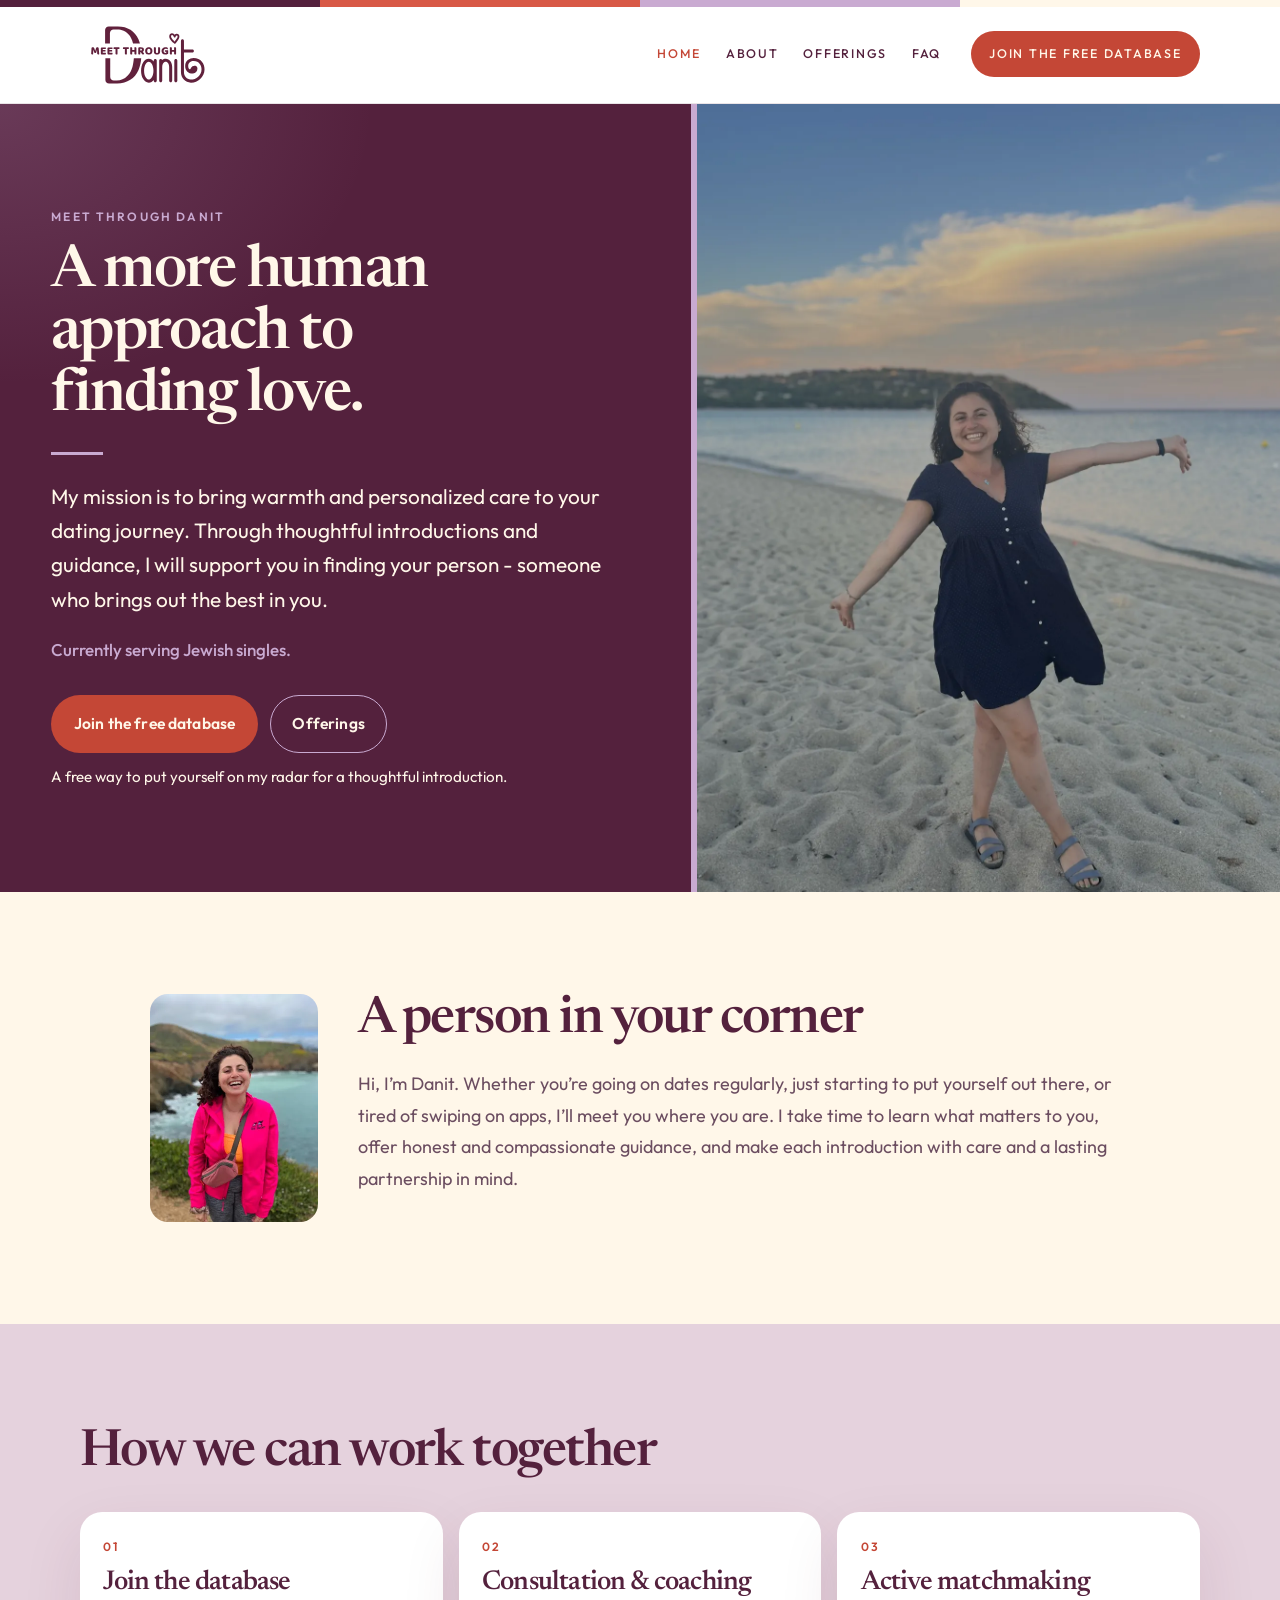
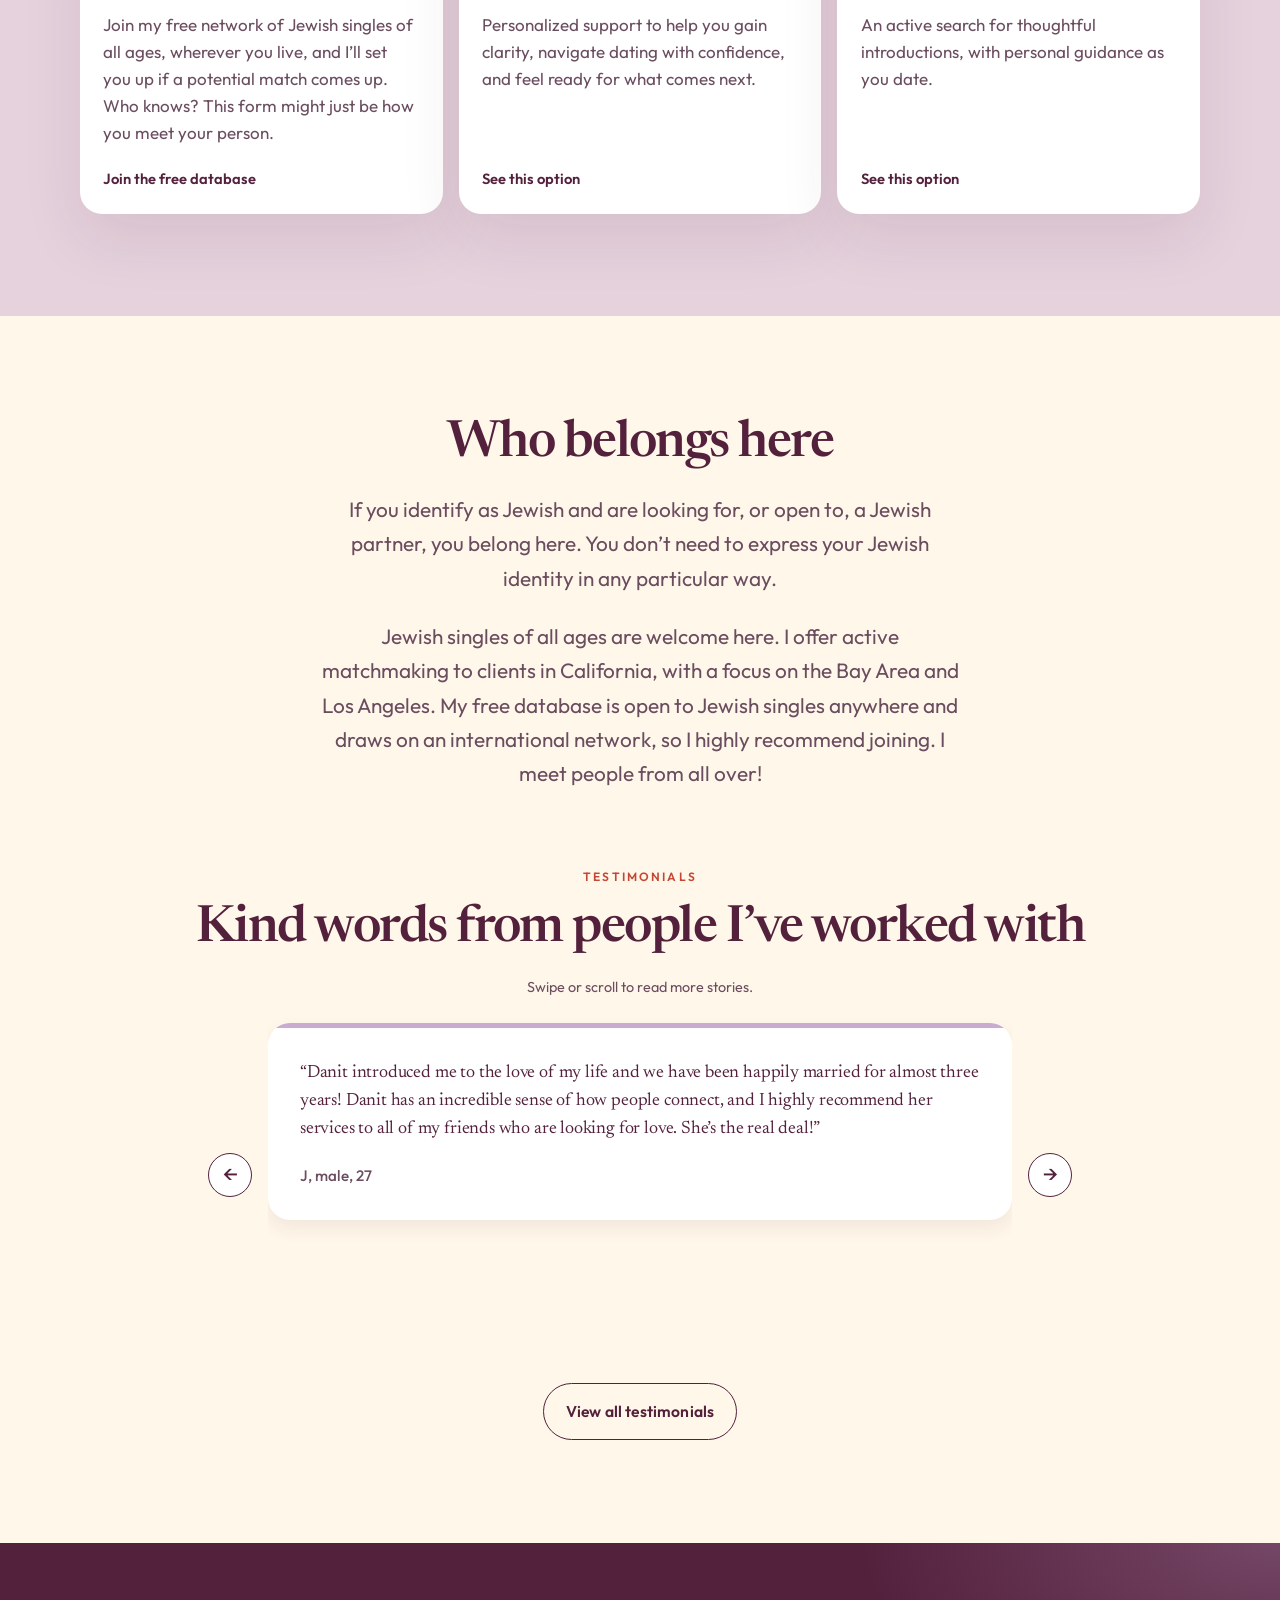
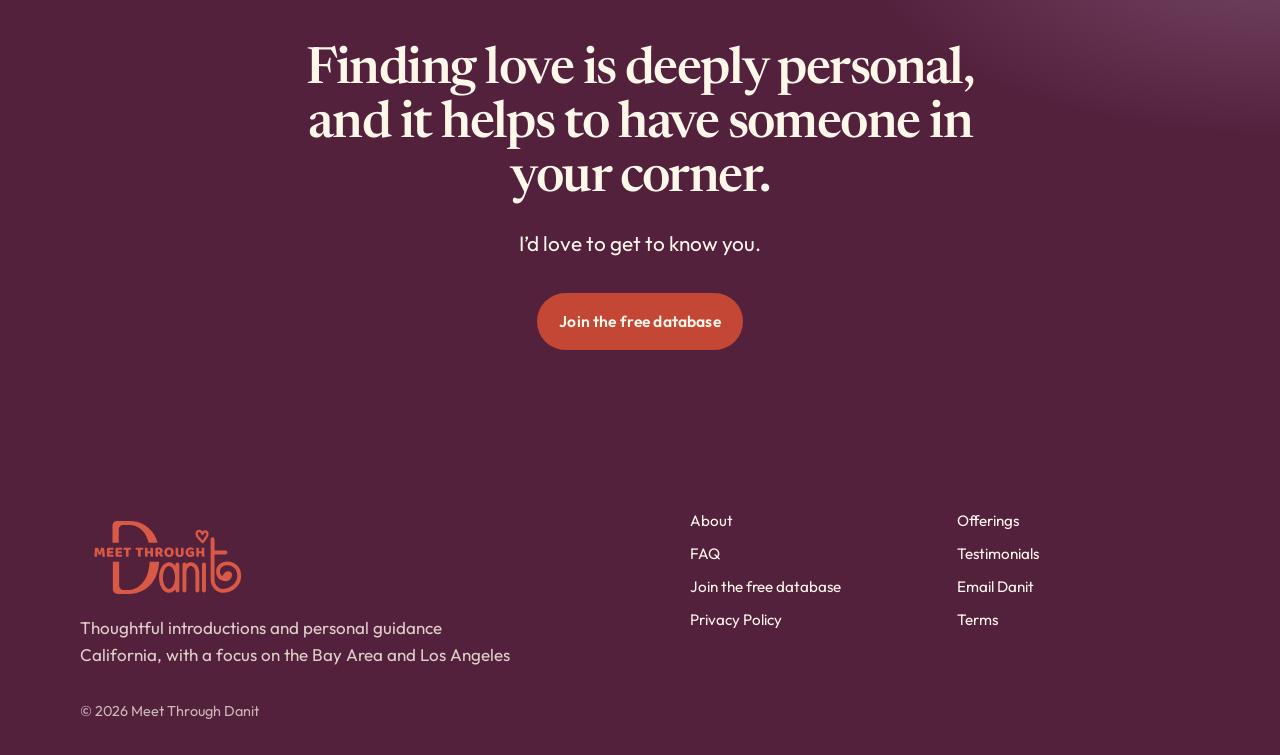
==== index.html @ 3d43e54e "Optimize images: WebP solo shot, smaller about photo, dimensions, lazy loading Co-Authored-By: Claud" ====
<!DOCTYPE html>
<html lang="en">
<head>
  <meta charset="utf-8">
  <meta name="viewport" content="width=device-width, initial-scale=1">
  <title>Meet Through Danit | Jewish Matchmaking &amp; Dating Coaching in California</title>
  <meta name="description" content="Thoughtful Jewish matchmaking with warmth, personalized care, introductions, and guidance from Danit.">
  <meta name="theme-color" content="#54213D">
  <link rel="canonical" href="https://meetthroughdanit.com/">
  <meta property="og:title" content="Meet Through Danit | Jewish Matchmaking &amp; Dating Coaching in California">
  <meta property="og:description" content="Thoughtful Jewish matchmaking with warmth, personalized care, introductions, and guidance from Danit.">
  <meta property="og:url" content="https://meetthroughdanit.com/">
  <meta property="og:type" content="website">
  <meta property="og:image" content="https://meetthroughdanit.com/og-image.jpg">
  <meta name="twitter:card" content="summary_large_image">
  <script type="application/ld+json">
  {
    "@context": "https://schema.org",
    "@type": "ProfessionalService",
    "name": "Meet Through Danit",
    "url": "https://meetthroughdanit.com/",
    "email": "danit@meetthroughdanit.com",
    "areaServed": {"@type": "State", "name": "California"},
    "description": "Thoughtful Jewish matchmaking with warmth, personalized care, introductions, and guidance from Danit."
  }
  </script>
  <link rel="icon" href="favicon.svg" type="image/svg+xml">
  <link rel="preconnect" href="https://fonts.googleapis.com">
  <link rel="preconnect" href="https://fonts.gstatic.com" crossorigin>
  <link href="https://fonts.googleapis.com/css2?family=Newsreader:opsz,wght@6..72,400;6..72,500;6..72,600&family=Outfit:wght@300;400;500;600&display=swap" rel="stylesheet">
  <link rel="stylesheet" href="css/styles.css">
  <link rel="stylesheet" href="css/testimonials.css">
  <link rel="stylesheet" href="css/database.css">
</head>
<body>
  <a class="skip-link" href="#main">Skip to content</a>
  <header class="site-header">
    <div class="brand-bar" aria-hidden="true"></div>
    <div class="wrap header-inner">
      <a class="logo" href="index.html" aria-label="Meet Through Danit home"><img src="logo-burgundy.svg" alt="" width="450" height="250"></a>
      <button class="nav-toggle" type="button" aria-expanded="false" aria-controls="site-nav" aria-label="Menu">
        <span></span>
      </button>
      <nav id="site-nav" class="site-nav" aria-label="Primary">
        <a href="index.html" aria-current="page">Home</a>
        <a href="about.html">About</a>
        <a href="services.html">Offerings</a>
        <a href="faq.html">FAQ</a>
        <a class="nav-cta" href="https://airtable.com/appZC34FWLhTvPwVi/pag2e944d42wKajmj/form" target="_blank" rel="noopener noreferrer">Join the free database</a>
      </nav>
    </div>
  </header>

  <main id="main">
    <section class="hero">
      <div class="hero-copy">
        <p class="kicker">Meet Through Danit</p>
        <h1>A more human approach to finding love.</h1>
        <hr class="rule">
        <p class="lede">My mission is to bring warmth and personalized care to your dating journey. Through thoughtful introductions and guidance, I will support you in finding your person - someone who brings out the best in you. </p>
        <p class="hero-audience">Currently serving Jewish singles.</p>
        <div class="actions">
          <a class="btn" href="https://airtable.com/appZC34FWLhTvPwVi/pag2e944d42wKajmj/form" target="_blank" rel="noopener noreferrer">Join the free database</a>
          <a class="btn btn-outline" href="services.html">Offerings</a>
        </div>
        <p class="database-hero-note">A free way to put yourself on my radar for a thoughtful introduction.</p>
      </div>
      <div class="hero-photo">
        <img src="beach_photo.webp" alt="Danit smiling on the beach" width="1224" height="1654" fetchpriority="high">
      </div>
    </section>

    <section class="section">
      <div class="wrap corner">
        <img class="corner-photo" src="solo_shot.webp" alt="Danit smiling outdoors" width="336" height="455" loading="lazy">
        <div>
          <h2>A person in your corner</h2>
          <div class="prose">
            <p>Hi, I’m Danit. Whether you’re going on dates regularly, just starting to put yourself out there, or tired of swiping on apps, I’ll meet you where you are. I take time to learn what matters to you, offer honest and compassionate guidance, and make each introduction with care and a lasting partnership in mind.</p>
          </div>
        </div>
      </div>
    </section>

    <section class="section band">
      <div class="wrap">
        <h2>How we can work together</h2>
        <div class="path-grid">
          <a class="path-card" href="https://airtable.com/appZC34FWLhTvPwVi/pag2e944d42wKajmj/form">
            <span class="path-index">01</span>
            <h3>Join the database</h3>
            <p>Join my free network of Jewish singles of all ages, wherever you live, and I’ll set you up if a potential match comes up. Who knows? This form might just be how you meet your person.</p>
            <span class="path-more">Join the free database</span>
          </a>
          <a class="path-card" href="services.html#consultation">
            <span class="path-index">02</span>
            <h3>Consultation &amp; coaching</h3>
            <p>Personalized support to help you gain clarity, navigate dating with confidence, and feel ready for what comes next.</p>
            <span class="path-more">See this option</span>
          </a>
          <a class="path-card" href="services.html#active-matchmaking">
            <span class="path-index">03</span>
            <h3>Active matchmaking</h3>
            <p>An active search for thoughtful introductions, with personal guidance as you date.</p>
            <span class="path-more">See this option</span>
          </a>
        </div>
      </div>
    </section>

    <section class="section who-section">
      <div class="wrap wrap-narrow center-copy">
        <h2>Who belongs here</h2>
        <p class="lede">If you identify as Jewish and are looking for, or open to, a Jewish partner, you belong here. You don’t need to express your Jewish identity in any particular way.</p>
        <p class="lede who-location">Jewish singles of all ages are welcome here. I offer active matchmaking to clients in California, with a focus on the Bay Area and Los Angeles. My free database is open to Jewish singles anywhere and draws on an international network, so I highly recommend joining. I meet people from all over!</p>
      </div>
    </section>

    <section class="section testimonials-intro" aria-labelledby="testimonials-heading">
      <div class="wrap">
        <div class="center-copy">
          <p class="kicker">Testimonials</p>
          <h2 id="testimonials-heading">Kind words from people I’ve worked with</h2>
          <p class="testimonial-hint" id="testimonial-hint">Swipe or scroll to read more stories.</p>
        </div>
        <div class="testimonial-slider">
          <button class="testimonial-arrow" type="button" data-testimonial-direction="-1" aria-controls="testimonial-carousel" aria-label="Previous testimonial" hidden><span aria-hidden="true">&#8592;</span></button>
        <div class="testimonial-carousel" id="testimonial-carousel" role="region" aria-label="Client testimonials" aria-describedby="testimonial-hint" tabindex="0">
        <figure class="testimonial-card">
          <blockquote>
            <p>“Danit introduced me to the love of my life and we have been happily married for almost three years! Danit has an incredible sense of how people connect, and I highly recommend her services to all of my friends who are looking for love. She’s the real deal!”</p>
          </blockquote>
          <figcaption>J, male, 27</figcaption>
        </figure>
        <figure class="testimonial-card">
          <blockquote>
            <p>“Danit so thoughtfully introduced me to someone who felt meaningfully aligned with what I was looking for in a partner. By way of this introduction, it was clear to me that she had taken the time to truly understand me on a deep level, beyond the desired qualities on paper, and was incredibly intentional in her matchmaking approach. I’m so appreciative of the care, thoughtfulness, and personal attention she brought to the entire experience, and have no doubt she brings that same level of dedication and genuine investment to every person who is lucky enough to work with her.”</p>
          </blockquote>
          <figcaption>H, female, 30</figcaption>
        </figure>
        <figure class="testimonial-card">
          <blockquote>
            <p>“Danit is upbeat, easy to talk to, and encouraging. Every date she set me up on felt thoughtfully considered. It was clear she really listened to what I was looking for. It’s been lovely having her support in my corner while dating.”</p>
          </blockquote>
          <figcaption>A, female, 29</figcaption>
        </figure>
        <figure class="testimonial-card">
          <blockquote>
            <p>“Working with Danit was a genuine joy. She's bubbly, warm, and deeply empathetic, and you can tell she truly cares about the people she works with. I'll admit I went in skeptical. I was jaded about dating and half-rolling my eyes at the whole process. But Danit took the time to understand who I am and what I'm really looking for, and she introduced me to someone beautiful and genuinely like-minded. I was so pleasantly surprised. If you're on the fence about working with a matchmaker, Danit is the one to change your mind.”</p>
          </blockquote>
          <figcaption>Y, male, 33</figcaption>
        </figure>
        </div>
          <button class="testimonial-arrow" type="button" data-testimonial-direction="1" aria-controls="testimonial-carousel" aria-label="Next testimonial" hidden><span aria-hidden="true">&#8594;</span></button>
        </div>
        <div class="actions"><a class="btn btn-outline" href="testimonials.html">View all testimonials</a></div>
      </div>
    </section>

    <section class="section band-violet">
      <div class="wrap wrap-narrow center-copy">
        <h2>Finding love is deeply personal, and it helps to have someone in your corner.</h2>
        <p class="lede">I’d love to get to know you.</p>
        <div class="actions">
          <a class="btn" href="https://airtable.com/appZC34FWLhTvPwVi/pag2e944d42wKajmj/form" target="_blank" rel="noopener noreferrer">Join the free database</a>
        </div>
      </div>
    </section>
  </main>

  <footer class="site-footer">
    <div class="wrap footer-grid">
      <div>
        <a class="footer-brand" href="index.html" aria-label="Meet Through Danit home"><img src="logo-orange.svg" alt="" width="450" height="250" loading="lazy"></a>
        <p>Thoughtful introductions and personal guidance</p>
        <p>California, with a focus on the Bay Area and Los Angeles</p>
      </div>
      <nav class="footer-nav" aria-label="Footer">
        <a href="about.html">About</a>
        <a href="services.html">Offerings</a>
        <a href="faq.html">FAQ</a>
        <a href="testimonials.html">Testimonials</a>
        <a href="https://airtable.com/appZC34FWLhTvPwVi/pag2e944d42wKajmj/form" target="_blank" rel="noopener noreferrer">Join the free database</a>
        <a href="mailto:danit@meetthroughdanit.com?subject=Meet%20Through%20Danit">Email Danit</a>
        <a href="privacy.html">Privacy Policy</a>
        <a href="terms.html">Terms</a>
      </nav>
    </div>
    <div class="wrap">
      <p class="footer-copy">© <span id="year"></span> Meet Through Danit</p>
    </div>
  </footer>
  <script src="js/main.js" defer></script>
  <script src="js/testimonials.js" defer></script>
</body>
</html>
---- css/styles.css ----
:root {
  --plum: #54213d;
  --coral: #d85946;
  --coral-deep: #c44736;
  --lavender: #c9aad1;
  --cream: #fff7e9;
  --white: #ffffff;
  --ink: var(--plum);
  --muted: #6b4d60;
  --line: rgba(84, 33, 61, 0.12);
  --serif: "Newsreader", "Iowan Old Style", Palatino, Georgia, serif;
  --sans: "Outfit", "Avenir Next", "Segoe UI", sans-serif;
  --header: 7.25rem;
  --shadow: 0 24px 60px rgba(84, 33, 61, 0.1);
}

*,
*::before,
*::after {
  box-sizing: border-box;
}

html {
  scroll-behavior: smooth;
}

body {
  margin: 0;
  background: var(--cream);
  color: var(--ink);
  font-family: var(--sans);
  font-size: 1.0625rem;
  line-height: 1.6;
  font-weight: 400;
}

body.nav-open {
  overflow: hidden;
}

img {
  max-width: 100%;
}

a {
  color: inherit;
}

button,
input,
textarea,
select {
  font: inherit;
}

h1,
h2,
h3,
p {
  text-wrap: pretty;
}

h1,
h2,
h3 {
  font-family: var(--serif);
  font-weight: 560;
  letter-spacing: -0.03em;
  line-height: 1.05;
  margin: 0;
}

p {
  margin: 0;
}

.skip-link {
  position: absolute;
  left: 1rem;
  top: -4rem;
  z-index: 20;
  background: var(--white);
  color: var(--ink);
  padding: 0.6rem 1rem;
  border-radius: 999px;
}

.skip-link:focus {
  top: 1rem;
}

.wrap {
  width: min(1120px, calc(100% - 2.5rem));
  margin-inline: auto;
}

.wrap-narrow {
  width: min(740px, calc(100% - 2.5rem));
  margin-inline: auto;
}

.brand-bar {
  height: 7px;
  background: linear-gradient(
    90deg,
    var(--plum) 0 25%,
    var(--coral) 25% 50%,
    var(--lavender) 50% 75%,
    var(--cream) 75% 100%
  );
}

.site-header {
  position: sticky;
  top: 0;
  z-index: 30;
  background: var(--white);
  border-bottom: 1px solid var(--line);
}

.header-inner {
  display: flex;
  flex-direction: row;
  align-items: center;
  justify-content: space-between;
  gap: 1rem;
  min-height: 4.5rem;
  padding: 0.85rem 0;
}

.logo,
.footer-brand {
  display: inline-flex;
  align-items: center;
  flex-shrink: 0;
}

.logo img {
  display: block;
  width: 8.5rem;
  height: auto;
}

.footer-brand img {
  display: block;
  width: min(11rem, 55vw);
  height: auto;
}

.nav-toggle {
  width: 2.75rem;
  height: 2.75rem;
  border: 1px solid var(--line);
  border-radius: 999px;
  background: var(--cream);
  display: inline-flex;
  flex-direction: column;
  justify-content: center;
  align-items: center;
  gap: 5px;
  cursor: pointer;
}

.nav-toggle span,
.nav-toggle span::before,
.nav-toggle span::after {
  display: block;
  width: 1rem;
  height: 1.5px;
  background: var(--ink);
  border-radius: 99px;
  position: relative;
}

.nav-toggle span::before,
.nav-toggle span::after {
  content: "";
  position: absolute;
  left: 0;
}

.nav-toggle span::before {
  top: -5px;
}

.nav-toggle span::after {
  top: 5px;
}

.site-nav {
  display: none;
  position: absolute;
  left: 0;
  right: 0;
  top: 100%;
  background: var(--white);
  border-bottom: 1px solid var(--line);
  padding: 0.5rem 1.25rem 1.25rem;
  flex-direction: column;
  gap: 0.25rem;
}

.site-nav.is-open {
  display: flex;
}

.site-nav a {
  text-decoration: none;
  text-transform: uppercase;
  letter-spacing: 0.14em;
  font-size: 0.78rem;
  font-weight: 500;
  color: var(--plum);
  padding: 0.85rem 0.2rem;
}

.site-nav a[aria-current="page"] {
  color: var(--coral-deep);
}

.nav-cta {
  margin-top: 0.4rem;
  align-self: flex-start;
  background: var(--coral-deep);
  color: var(--cream) !important;
  border-radius: 999px;
  padding: 0.8rem 1.15rem !important;
}

.nav-cta:hover {
  background: var(--coral-deep);
}

.hero {
  display: grid;
  grid-template-columns: 1fr;
  min-height: calc(100svh - 5.2rem);
  background: var(--plum);
  color: var(--cream);
  text-align: left;
}

.hero-copy {
  background: radial-gradient(520px 390px at 0% 0%, rgba(201, 170, 209, .18), transparent 72%);
  display: flex;
  flex-direction: column;
  justify-content: center;
  padding: clamp(2.75rem, 6vw, 5rem) clamp(1.25rem, 4vw, 4.5rem);
}

.hero-photo {
  min-height: 32rem;
  background: var(--lavender);
  border-top: 6px solid var(--lavender);
}

.hero-photo img {
  display: block;
  width: 100%;
  height: 100%;
  object-fit: cover;
  object-position: center 62%;
}

.kicker {
  margin: 0 0 1rem;
  text-transform: uppercase;
  letter-spacing: 0.18em;
  font-size: 0.75rem;
  font-weight: 600;
  color: var(--coral-deep);
}

.hero .kicker {
  color: var(--lavender);
}

h1 {
  font-size: clamp(3.1rem, 8vw, 6.4rem);
  color: var(--ink);
}

.hero h1 {
  color: var(--cream);
  font-weight: 560;
  font-size: clamp(2.8rem, 4.6vw, 5.1rem);
  max-width: 11ch;
}

.rule {
  width: 3.25rem;
  height: 3px;
  border: 0;
  margin: 1.5rem 0;
  background: var(--lavender);
}

.lede {
  max-width: 40rem;
  margin: 0 auto;
  font-size: clamp(1.05rem, 2vw, 1.3rem);
  line-height: 1.65;
  color: var(--muted);
}

.hero .lede {
  margin: 0;
  color: var(--cream);
  max-width: 36rem;
}

.hero .actions {
  justify-content: flex-start;
}

.actions {
  display: flex;
  flex-wrap: wrap;
  justify-content: center;
  gap: 0.75rem;
  margin-top: 2rem;
}

.btn {
  display: inline-flex;
  align-items: center;
  justify-content: center;
  text-decoration: none;
  border: 1.5px solid transparent;
  background: var(--coral-deep);
  color: var(--cream);
  border-radius: 999px;
  padding: 0.95rem 1.35rem;
  font-size: 0.98rem;
  font-weight: 600;
  letter-spacing: 0.01em;
  cursor: pointer;
  transition: background 0.15s ease, color 0.15s ease, border-color 0.15s ease, transform 0.15s ease;
}

.btn:hover {
  background: var(--coral-deep);
}

.btn:disabled {
  opacity: 0.65;
  cursor: wait;
}

.actions-start {
  justify-content: flex-start;
}

.section-follow {
  padding-top: 0;
}

.optional {
  font-weight: 400;
  color: var(--muted);
}

.btn-ghost {
  background: transparent;
  color: var(--cream);
  border-color: rgba(255, 247, 233, 0.7);
}

.btn-ghost:hover {
  background: var(--cream);
  color: var(--plum);
  border-color: var(--cream);
}

.btn-outline {
  background: transparent;
  color: var(--plum);
  border-color: var(--plum);
}

.btn-outline:hover {
  background: var(--plum);
  color: var(--cream);
}

.section {
  padding: clamp(4.5rem, 8vw, 7rem) 0;
}

.section h2 {
  font-size: clamp(2.2rem, 4vw, 3.5rem);
  margin-bottom: 1.25rem;
}

.corner {
  width: min(980px, calc(100% - 2.5rem));
  display: grid;
  grid-template-columns: 7.5rem 1fr;
  gap: 1.25rem 1.75rem;
  align-items: start;
}

.corner-photo {
  width: 100%;
  height: auto;
  display: block;
  border-radius: 18px;
}

.prose {
  display: grid;
  gap: 1.15rem;
  color: var(--muted);
  font-size: 1.125rem;
  line-height: 1.75;
}

.prose strong {
  color: var(--ink);
  font-weight: 600;
}

.band {
  background: color-mix(in srgb, var(--lavender) 48%, var(--cream));
}

.band-violet {
  background:
    radial-gradient(700px 320px at 100% 0%, rgba(201, 170, 209, 0.28), transparent 60%),
    var(--plum);
  color: var(--cream);
}

.band-violet h2,
.band-violet .lede {
  color: var(--cream);
}

.path-grid {
  display: grid;
  gap: 1rem;
  margin-top: 2rem;
}

.path-card {
  display: flex;
  flex-direction: column;
  gap: 0.8rem;
  min-height: 100%;
  text-decoration: none;
  background: var(--white);
  border-radius: 22px;
  padding: 1.5rem 1.4rem 1.35rem;
  box-shadow: var(--shadow);
  border: 1px solid transparent;
}

.path-card:hover {
  border-color: var(--coral);
}

.path-index {
  font-size: 0.75rem;
  letter-spacing: 0.16em;
  text-transform: uppercase;
  color: var(--coral-deep);
  font-weight: 600;
}

.path-card h3 {
  font-size: 1.7rem;
  color: var(--ink);
}

.path-card p {
  color: var(--muted);
  line-height: 1.6;
}

.path-more {
  margin-top: auto;
  padding-top: 0.5rem;
  color: var(--plum);
  font-weight: 600;
  font-size: 0.92rem;
}

.center-copy {
  text-align: center;
}

.center-copy .lede,
.center-copy .prose {
  margin-inline: auto;
}

.who-location {
  margin-top: 1.5rem;
}

.page-hero {
  padding: clamp(3.5rem, 7vw, 5.5rem) 0 0;
}

.page-hero h1 {
  font-size: clamp(3rem, 7vw, 5.4rem);
  max-width: 16ch;
}

.page-hero .lede {
  margin: 1.25rem 0 0;
}

.about-hero-inner {
  display: grid;
  gap: 2rem;
  align-items: center;
  max-width: 980px;
}

.about-portrait-cluster {
  position: relative;
  width: min(100%, 400px);
  aspect-ratio: 1 / 1;
}

.about-portrait {
  position: absolute;
  aspect-ratio: 1 / 1;
  margin: 0;
  overflow: hidden;
  border-radius: 50%;
}

.about-portrait-main {
  top: 0;
  left: 0;
  width: 80%;
}

.about-portrait-small {
  right: 0;
  bottom: 0;
  width: 46%;
  border: 6px solid var(--cream);
}

.about-portrait img {
  display: block;
  width: 100%;
  height: 100%;
  object-fit: cover;
}

.about-portrait-small img {
  object-position: 50% 42%;
}

@media (min-width: 700px) {
  .about-hero-inner {
    grid-template-columns: minmax(0, 1fr) minmax(300px, 400px);
    gap: clamp(2rem, 5vw, 4rem);
  }
}

.story {
  display: grid;
  gap: 1.2rem;
}

.personal-wrap {
  width: min(980px, calc(100% - 2.5rem));
}

.personal {
  background: var(--white);
  border-radius: 28px;
  padding: clamp(1.5rem, 4vw, 2.75rem);
  box-shadow: var(--shadow);
}

.personal-split {
  display: grid;
  gap: 1.5rem;
  align-items: center;
}

.personal-photo {
  margin: 0;
}

.personal-photo img {
  display: block;
  width: 100%;
  height: auto;
  border-radius: 18px;
}

.personal h2 {
  margin-bottom: 1rem;
}

.tier-list {
  display: grid;
  gap: 1rem;
}

.tier {
  display: grid;
  gap: 1rem;
  background: var(--white);
  border-radius: 28px;
  padding: clamp(1.4rem, 3vw, 2.2rem);
  box-shadow: var(--shadow);
  scroll-margin-top: 8.5rem;
}

.tier:nth-child(even) {
  background: color-mix(in srgb, var(--lavender) 28%, white);
}

.tier-kicker {
  text-transform: uppercase;
  letter-spacing: 0.16em;
  font-size: 0.75rem;
  font-weight: 600;
  color: var(--plum);
  margin-bottom: 0.45rem;
}

.price {
  font-family: var(--serif);
  font-size: clamp(2.4rem, 4vw, 3.3rem);
  letter-spacing: -0.04em;
  color: var(--coral-deep);
  line-height: 0.95;
}

.price span {
  display: block;
  margin-top: 0.35rem;
  font-family: var(--sans);
  font-size: 0.95rem;
  letter-spacing: 0;
  font-weight: 500;
  color: var(--muted);
}

.tier h2,
.tier h3 {
  font-size: clamp(2rem, 3vw, 2.7rem);
  margin-bottom: 0.8rem;
}

.tier .prose {
  margin-bottom: 1.3rem;
}

.faq-list {
  display: grid;
  margin-top: 1rem;
}

.faq-item {
  padding: 1.5rem 0;
  border-top: 1px solid var(--line);
}

.faq-item:last-child {
  border-bottom: 1px solid var(--line);
}

.faq-item h2 {
  font-size: clamp(1.55rem, 2.5vw, 2rem);
  margin-bottom: 0.7rem;
}

.faq-cta {
  display: flex;
  flex-wrap: wrap;
  gap: 0.75rem;
  margin-top: 1.5rem;
}

.form-card,
.success {
  background: var(--white);
  border-radius: 28px;
  padding: clamp(1.4rem, 3vw, 2.4rem);
  box-shadow: var(--shadow);
}

.form-grid {
  display: grid;
  gap: 1rem;
}

.field-row {
  display: grid;
  gap: 1rem;
}

.field {
  display: grid;
  gap: 0.4rem;
}

.field span,
.fieldset-label {
  font-size: 0.92rem;
  font-weight: 600;
  color: var(--ink);
}

fieldset {
  border: 0;
  margin: 0;
  padding: 0;
  min-inline-size: 0;
}

legend {
  padding: 0;
}

input,
textarea,
select {
  width: 100%;
  border: 1.5px solid rgba(84, 33, 61, 0.16);
  background: var(--cream);
  color: var(--ink);
  border-radius: 14px;
  padding: 0.9rem 1rem;
  outline: none;
}

textarea {
  min-height: 9rem;
  resize: vertical;
}

input:focus,
textarea:focus,
select:focus {
  border-color: var(--plum);
  box-shadow: 0 0 0 4px rgba(84, 33, 61, 0.16);
  background: var(--white);
}

input[aria-invalid="true"],
textarea[aria-invalid="true"],
select[aria-invalid="true"] {
  border-color: var(--coral);
}

.field-error {
  color: var(--coral-deep);
  font-size: 0.9rem;
}

.checks {
  display: grid;
  gap: 0.6rem;
}

.check {
  display: flex;
  gap: 0.75rem;
  align-items: flex-start;
  padding: 0.85rem 1rem;
  border-radius: 14px;
  border: 1.5px solid rgba(84, 33, 61, 0.14);
  background: var(--cream);
  cursor: pointer;
}

.check input {
  width: 1.05rem;
  height: 1.05rem;
  margin-top: 0.2rem;
  accent-color: var(--plum);
}

.check:has(input:checked) {
  border-color: var(--plum);
  background: color-mix(in srgb, var(--plum) 8%, white);
}

.form-note {
  color: var(--muted);
  font-size: 0.95rem;
}

.form-note a {
  color: var(--plum);
}

.hp {
  position: absolute;
  left: -9999px;
  width: 1px;
  height: 1px;
  overflow: hidden;
}

.success {
  outline: none;
}

.success h2 {
  font-size: clamp(2.2rem, 4vw, 3.2rem);
  margin: 0.4rem 0 0.8rem;
}

.legal {
  display: grid;
  gap: 1.5rem;
}

.legal h2 {
  font-size: 1.7rem;
  margin-bottom: 0.45rem;
}

.site-footer {
  background: var(--plum);
  color: var(--cream);
  padding: 3.5rem 0 2rem;
}

.footer-grid {
  display: grid;
  gap: 1.5rem;
}

.footer-name {
  font-family: var(--serif);
  font-size: 1.8rem;
  letter-spacing: -0.03em;
}

.footer-grid p {
  color: rgba(255, 247, 233, 0.82);
}

.footer-nav {
  display: flex;
  flex-wrap: wrap;
  gap: 0.75rem 1.1rem;
}

.footer-nav a {
  color: var(--cream);
  text-decoration: none;
  font-size: 0.95rem;
}

.footer-nav a:hover {
  color: var(--lavender);
}

.footer-copy {
  margin-top: 2rem;
  font-size: 0.9rem;
  color: rgba(255, 247, 233, 0.7);
}

:focus-visible {
  outline: 3px solid var(--coral);
  outline-offset: 3px;
}

@media (min-width: 800px) {
  .corner {
    grid-template-columns: 10.5rem 1fr;
    gap: 2.5rem;
  }

  .personal-split {
    grid-template-columns: minmax(240px, 0.72fr) 1.15fr;
    gap: 2.25rem;
  }

  .hero {
    grid-template-columns: minmax(0, 1fr) minmax(380px, 46vw);
    min-height: calc(100svh - 8.25rem);
  }

  .hero-photo {
    min-height: 0;
    border-top: 0;
    border-left: 6px solid var(--lavender);
  }

  .header-inner {
    flex-direction: row;
    justify-content: space-between;
    padding: 0.65rem 0;
  }

  .nav-toggle {
    display: none;
  }

  .site-nav {
    display: flex;
    position: static;
    flex-direction: row;
    align-items: center;
    justify-content: flex-end;
    gap: clamp(0.75rem, 1.7vw, 1.35rem);
    border: 0;
    background: transparent;
    padding: 0 0 0.15rem;
  }

  .site-nav a {
    padding: 0.35rem 0.1rem;
  }

  .nav-cta {
    margin-top: 0;
    margin-left: 0.4rem;
  }

  .path-grid {
    grid-template-columns: repeat(3, 1fr);
  }

  .tier {
    grid-template-columns: 220px 1fr;
    gap: 2rem;
    align-items: start;
  }

  .field-row {
    grid-template-columns: 1fr 1fr;
  }

  .footer-grid {
    grid-template-columns: 1.15fr 1fr;
    align-items: start;
  }

  .footer-nav {
    display: grid;
    grid-template-columns: 1fr 1fr;
    gap: 0.55rem 1.5rem;
  }
}

@media (prefers-reduced-motion: reduce) {
  html {
    scroll-behavior: auto;
  }

  .btn {
    transition: none;
  }
}

.hero .btn-outline { color: var(--cream); border-color: var(--lavender); }
.hero .btn-outline:hover { background: var(--lavender); color: var(--plum); }
.testimonials-intro { background: var(--cream); }
.testimonials-page-hero { background: radial-gradient(640px 330px at 0% 0%, rgba(201,170,209,.18), transparent 75%), var(--plum); color: var(--cream); padding: clamp(3.5rem,7vw,5.5rem) 0; }
.testimonials-page-hero h1, .testimonials-page-hero .lede { color: var(--cream); }
.testimonials-page-hero .kicker { color: var(--lavender); }
.testimonials-page-hero .lede { margin: 1.25rem 0 0; }
.testimonials-empty { min-height: 24rem; }

.offerings-section { padding-bottom: 2rem; }
.offerings-second { padding-top: 2.5rem; padding-bottom: clamp(4.5rem, 8vw, 7rem); }
.offerings-heading { margin-bottom: 1.5rem !important; }

.testimonial-card {
  margin: 0;
  padding: clamp(1.75rem, 5vw, 3rem);
  background: var(--white);
  border-radius: 28px;
  border-top: 5px solid var(--lavender);
  box-shadow: var(--shadow);
}
.testimonial-card blockquote, .testimonial-preview { margin: 0; }
.testimonial-card blockquote p, .testimonial-preview p {
  font-family: var(--serif);
  font-size: clamp(1.45rem, 2.6vw, 2rem);
  line-height: 1.35;
  letter-spacing: -0.02em;
  color: var(--plum);
}
.testimonial-card figcaption, .testimonial-preview footer {
  margin-top: 1.25rem;
  color: var(--muted);
  font-size: 0.95rem;
  font-weight: 500;
}
.testimonial-preview {
  max-width: 42rem;
  margin: 1.5rem auto 0;
}

.hero-audience { margin-top: 1.25rem; color: var(--lavender); font-weight: 500; }
---- css/testimonials.css ----
.testimonial-card blockquote p {
  font-size: clamp(1.0625rem, 1.4vw, 1.2rem);
  line-height: 1.55;
  letter-spacing: -0.01em;
}

.testimonial-hint {
  color: var(--muted);
  font-size: 0.9rem;
}

.testimonial-carousel {
  position: relative;
  display: grid;
  grid-auto-flow: column;
  grid-auto-columns: 100%;
  align-items: start;
  gap: 1.25rem;
  overflow-x: auto;
  scroll-snap-type: x mandatory;
  scrollbar-width: none;
  width: 100%;
  min-width: 0;
  padding: 1.5rem 0 1.25rem;
}

.testimonial-carousel .testimonial-card {
  scroll-snap-align: start;
  padding: clamp(1.25rem, 2.5vw, 2rem);
  border-radius: 22px;
  box-shadow: 0 8px 18px rgba(84, 33, 61, 0.08);
  text-align: left;
}

.testimonials-list .testimonial-card + .testimonial-card {
  margin-top: 1.25rem;
}

.who-section {
  padding-bottom: clamp(1.5rem, 3vw, 2.5rem);
}

.testimonials-intro {
  padding-top: clamp(1.5rem, 3vw, 2.5rem);
}

.testimonials-page-hero h1 {
  font-size: clamp(2.5rem, 4vw, 3.5rem);
}

.testimonial-carousel::-webkit-scrollbar {
  display: none;
}

.testimonial-slider {
  display: grid;
  grid-template-columns: 44px minmax(0, 1fr) 44px;
  align-items: center;
  gap: clamp(0.25rem, 1.5vw, 1rem);
  max-width: 54rem;
  margin-inline: auto;
}

.testimonial-arrow {
  display: inline-flex;
  align-items: center;
  justify-content: center;
  width: 44px;
  height: 44px;
  padding: 0;
  border: 1px solid var(--plum);
  border-radius: 50%;
  color: var(--plum);
  background: var(--white);
  font-size: 1.4rem;
  cursor: pointer;
}

.testimonial-arrow:hover {
  background: var(--lavender);
}

.testimonial-arrow[hidden] {
  visibility: hidden;
}

/* Home page carousel: the lavender top edge doubles as a progress bar
   that fills before the next testimonial slides in. */
.testimonial-carousel .testimonial-card {
  position: relative;
  overflow: hidden;
  border-top: 0;
  padding-top: calc(clamp(1.25rem, 2.5vw, 2rem) + 5px);
}

.testimonial-carousel .testimonial-card::before {
  content: "";
  position: absolute;
  inset: 0 0 auto;
  height: 5px;
  background: var(--lavender);
}

.testimonial-progress {
  position: absolute;
  inset: 0 0 auto;
  height: 5px;
  background: var(--plum);
  transform: scaleX(0);
  transform-origin: left center;
}
---- css/database.css ----
.database-invitation {
  margin-top: clamp(2rem, 5vw, 3.5rem);
  padding: clamp(2rem, 4vw, 3rem) 0;
  background: color-mix(in srgb, var(--lavender) 48%, var(--cream));
  scroll-margin-top: calc(var(--header) + 1rem);
}
.database-invitation-inner { max-width: 52rem; }
.database-invitation h2 {
  font-size: clamp(2rem, 4vw, 3rem);
  margin-bottom: 1rem;
}
.database-copy { font-size: 1.125rem; line-height: 1.65; margin-bottom: 1.5rem; }
.database-reassurance { margin-top: 0.75rem; font-size: 0.95rem; color: var(--muted); }
.database-hero-note { margin-top: 0.75rem; font-size: 0.95rem; color: var(--cream); }
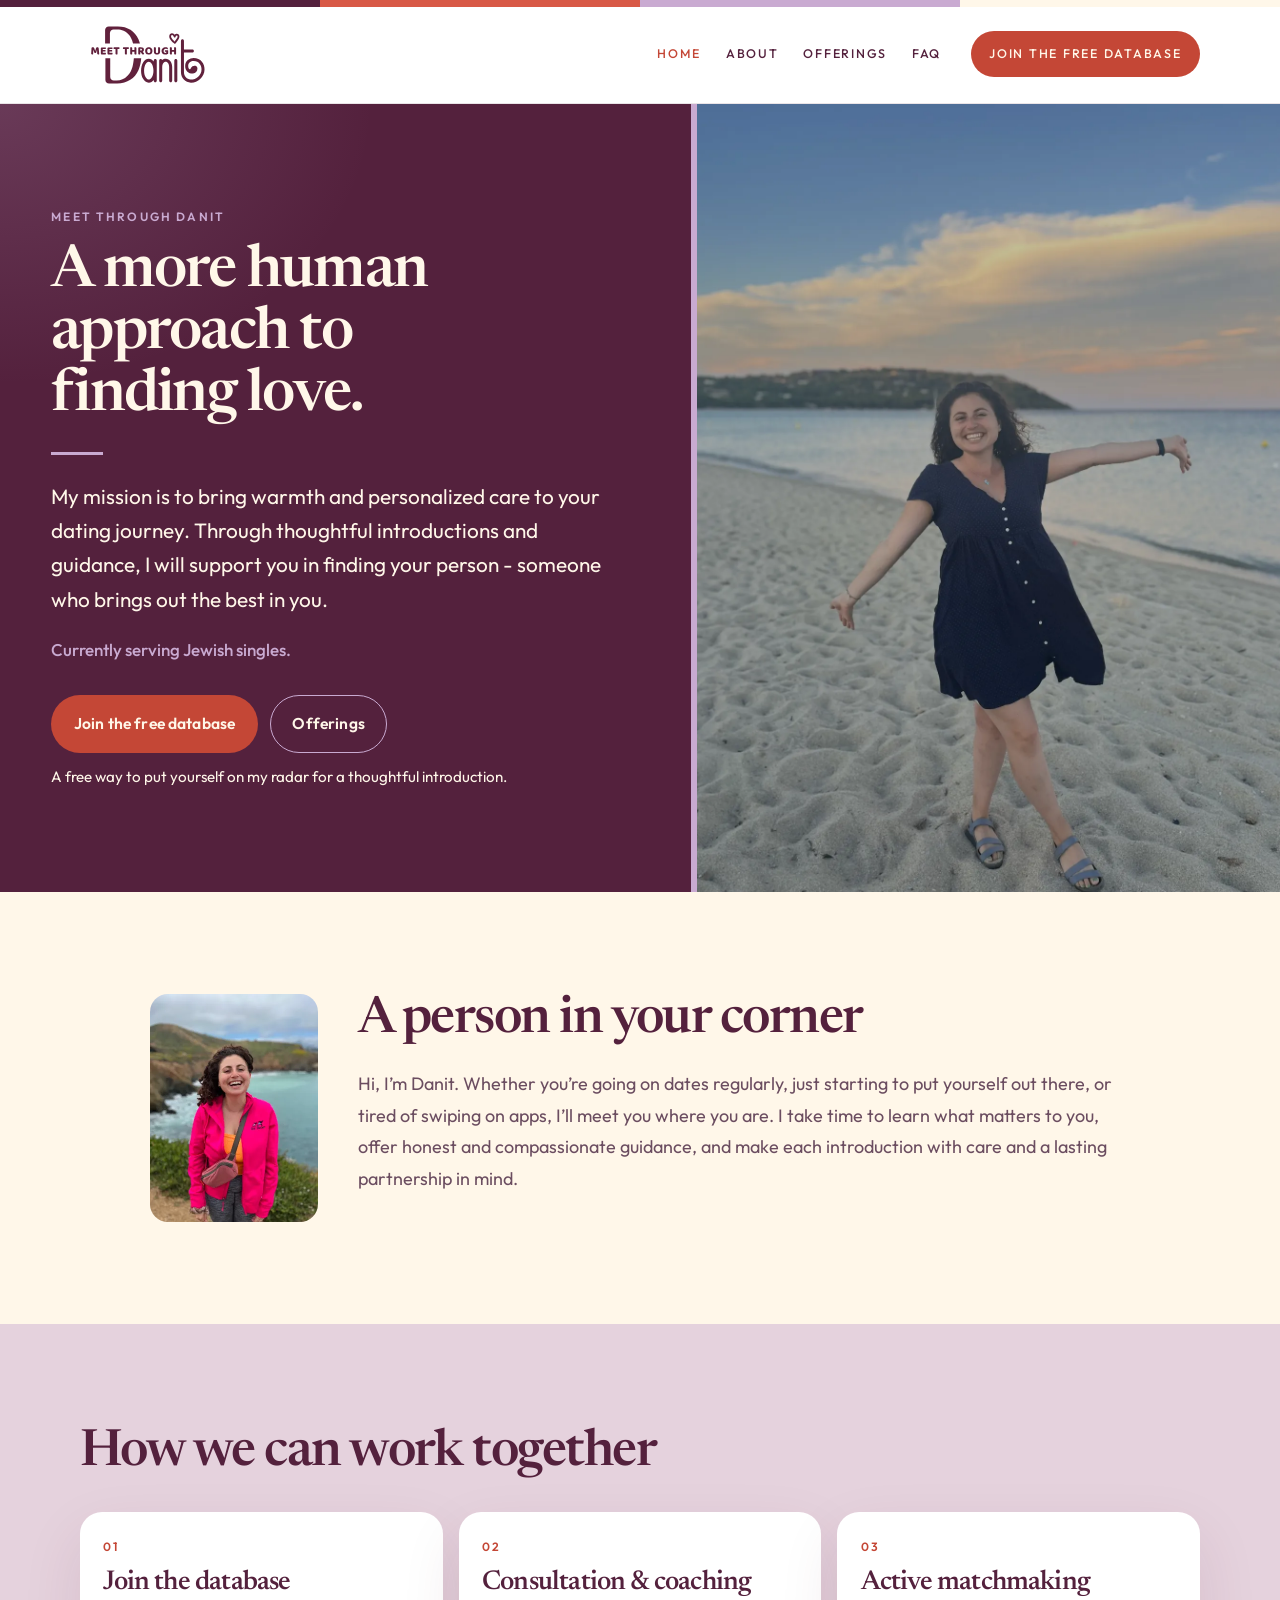
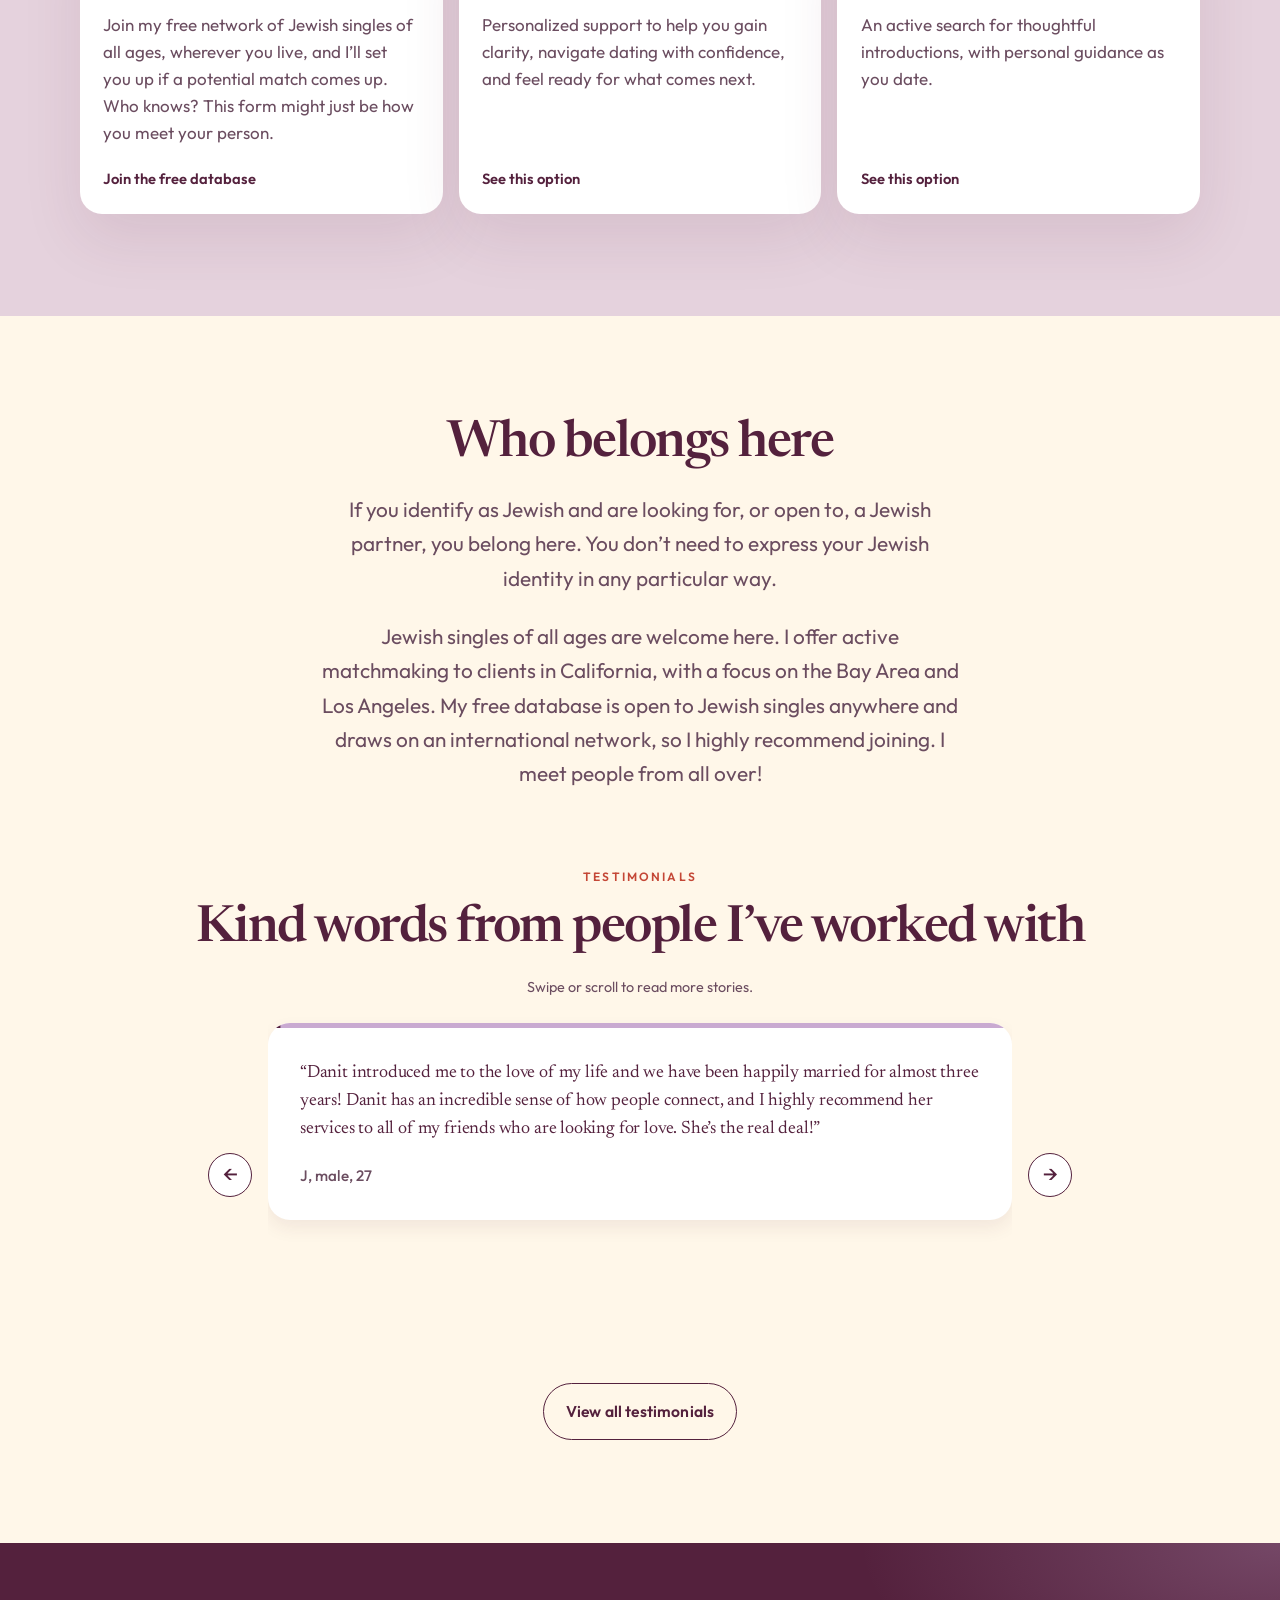
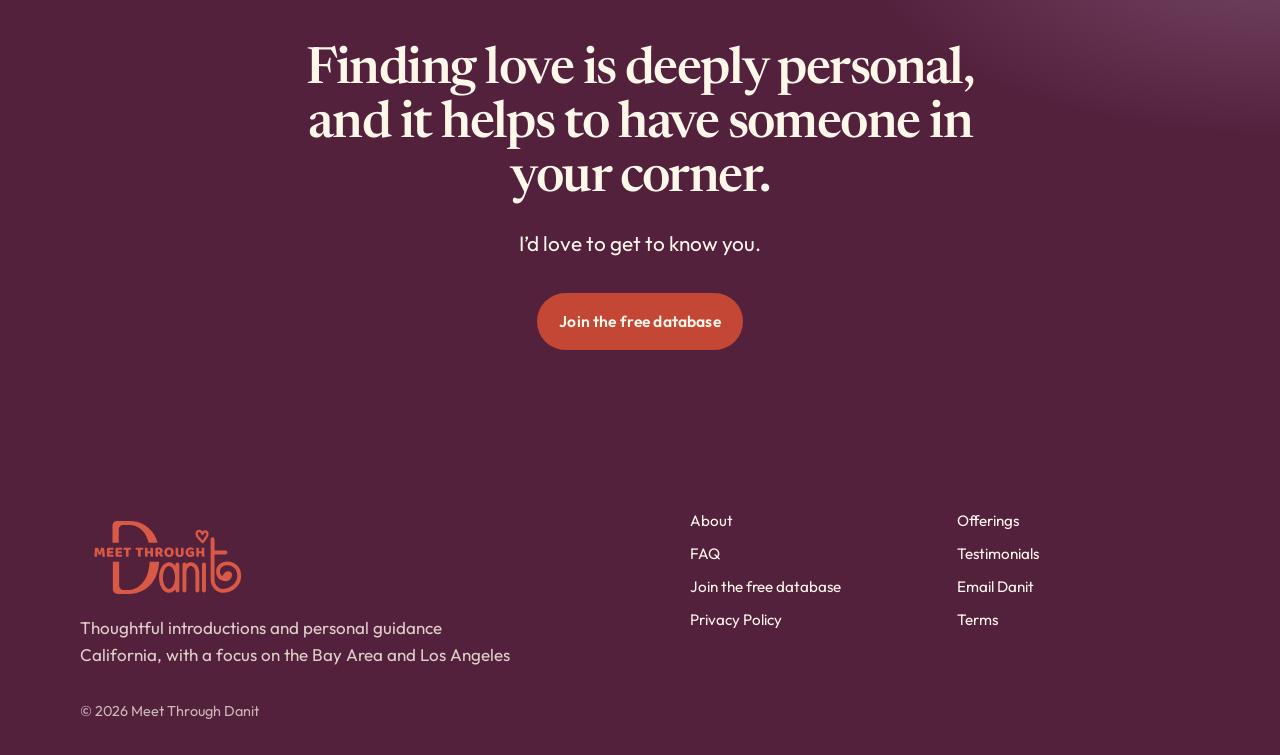
==== commit 6d7550be: "Remove unused form code, fix database card link, tidy stylesheet link, update README Co-Authored-By:" ====
--- a/index.html
+++ b/index.html
@@ -86,7 +86,7 @@
       <div class="wrap">
         <h2>How we can work together</h2>
         <div class="path-grid">
-          <a class="path-card" href="https://airtable.com/appZC34FWLhTvPwVi/pag2e944d42wKajmj/form">
+          <a class="path-card" href="https://airtable.com/appZC34FWLhTvPwVi/pag2e944d42wKajmj/form" target="_blank" rel="noopener noreferrer">
             <span class="path-index">01</span>
             <h3>Join the database</h3>
             <p>Join my free network of Jewish singles of all ages, wherever you live, and I’ll set you up if a potential match comes up. Who knows? This form might just be how you meet your person.</p>
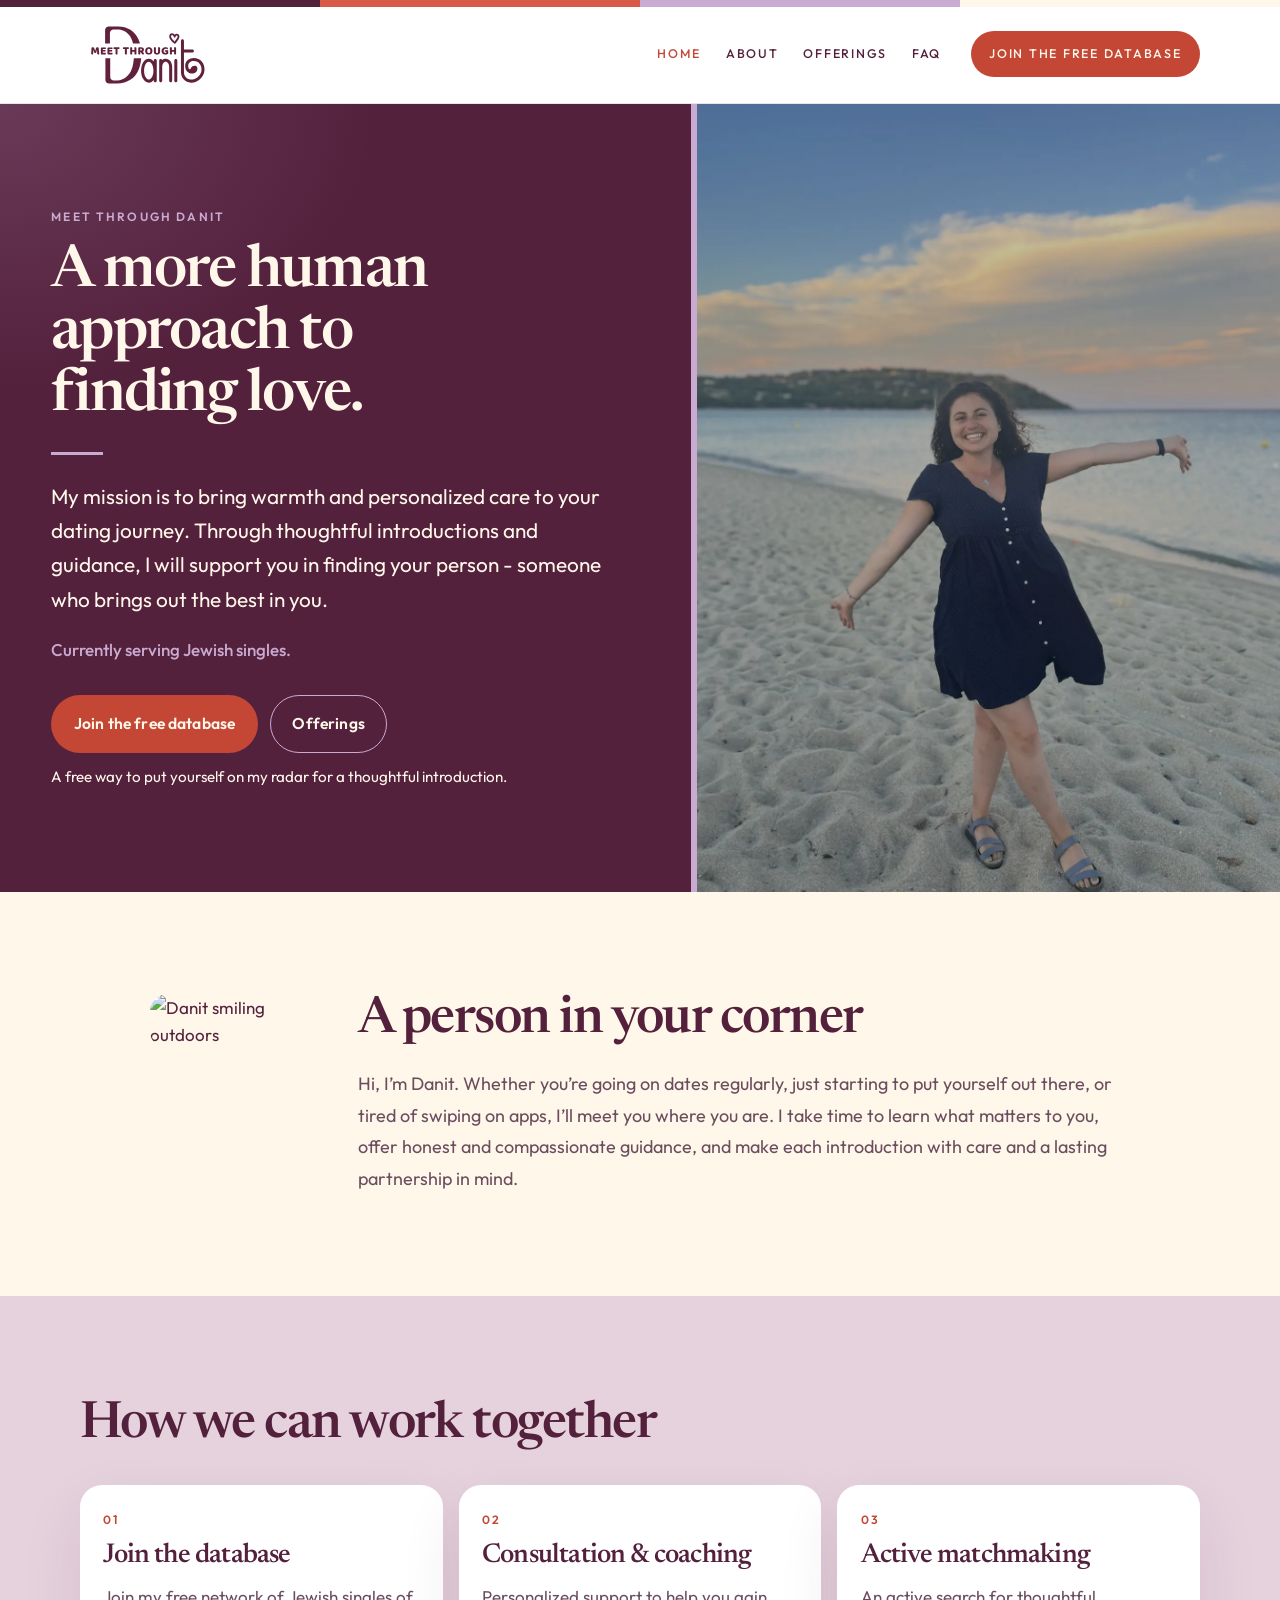
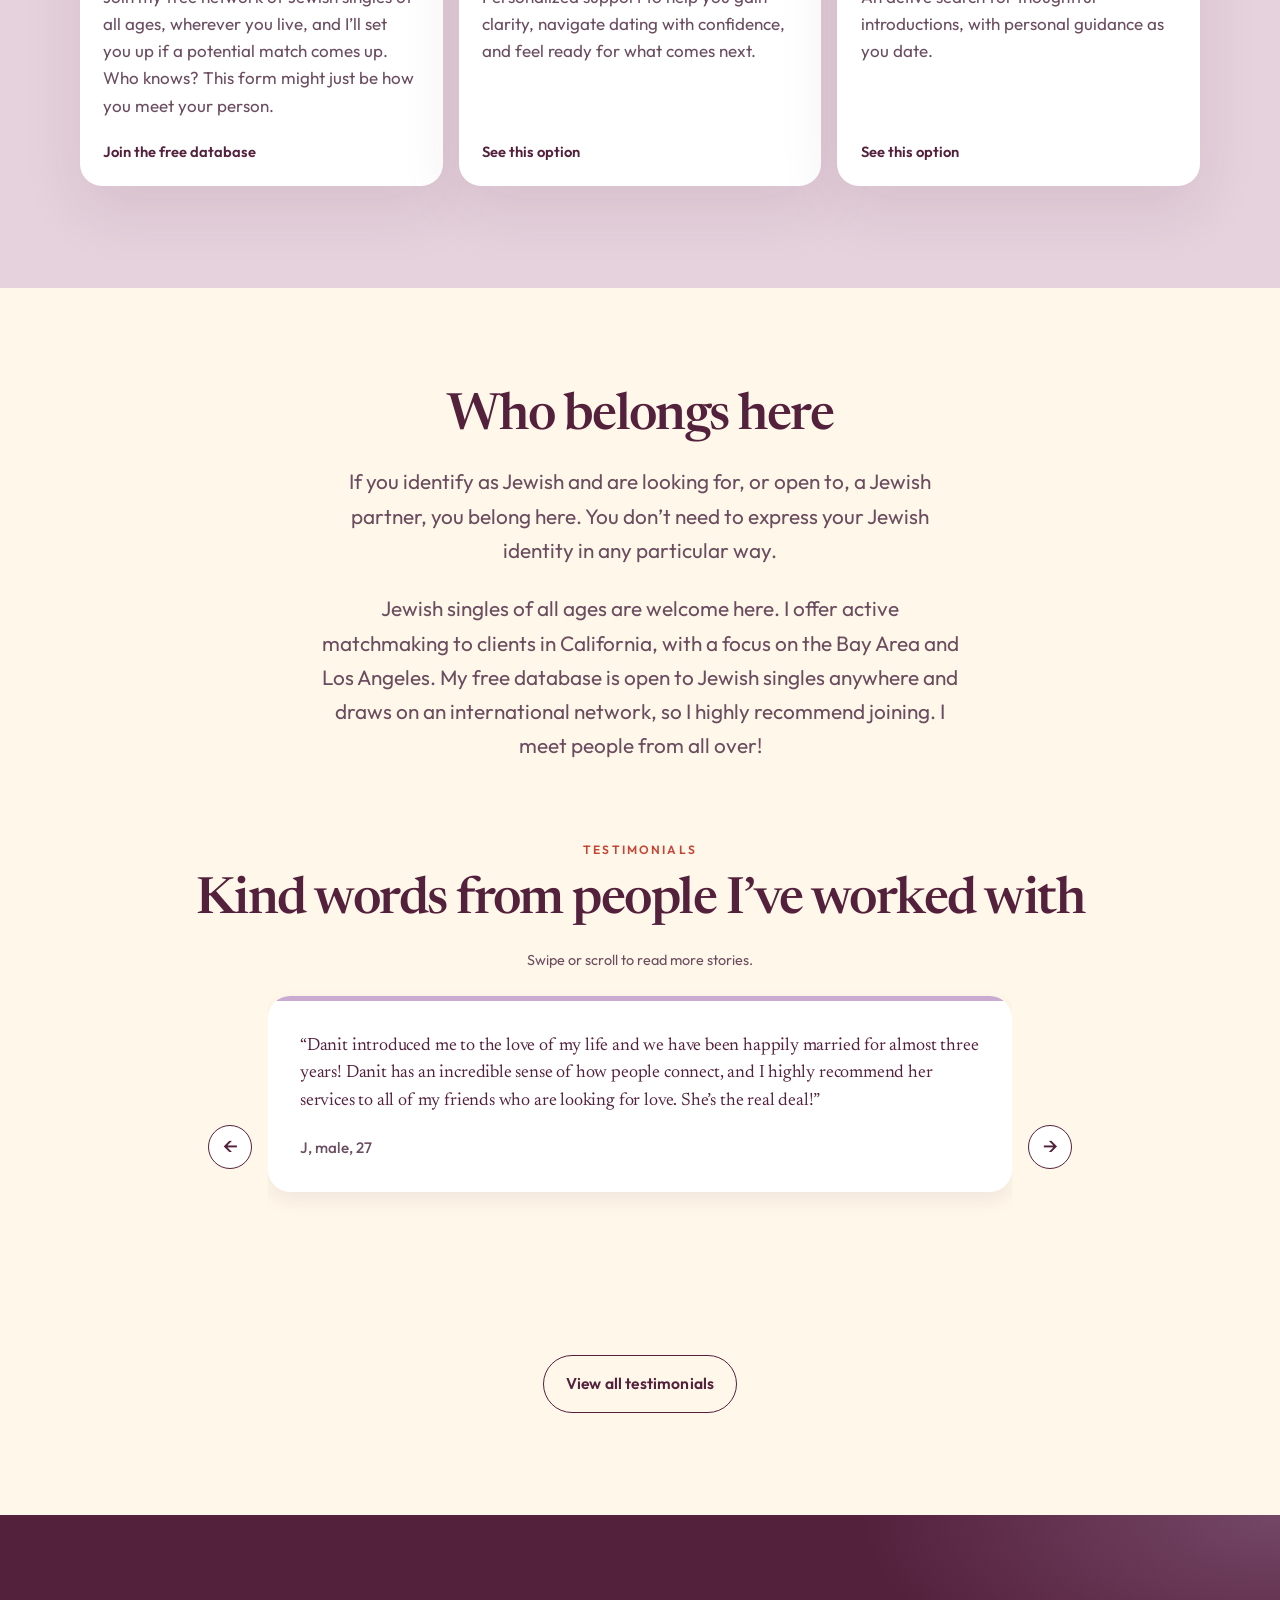
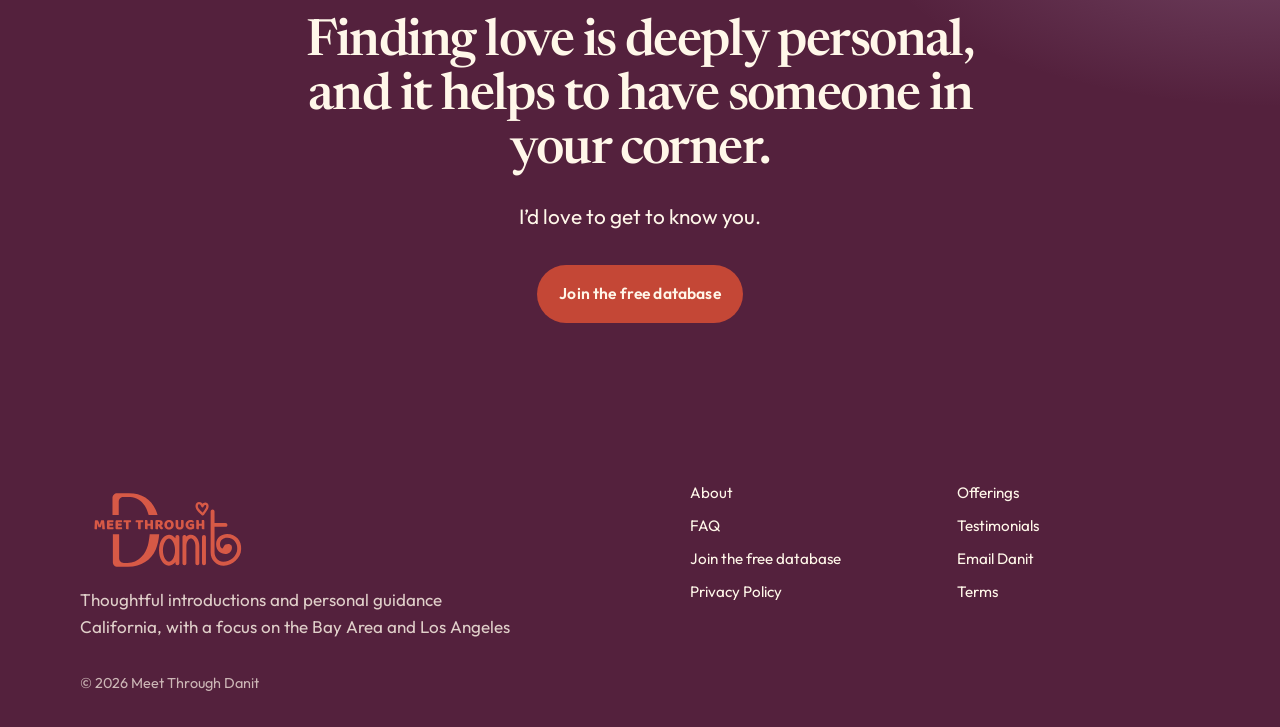
==== commit 999d6a19: "Merge pull request #5 from egoldberg456/swap-home-cards Swap Consultation & coaching and Active matc" ====
--- a/index.html
+++ b/index.html
@@ -3,27 +3,9 @@
 <head>
   <meta charset="utf-8">
   <meta name="viewport" content="width=device-width, initial-scale=1">
-  <title>Meet Through Danit | Jewish Matchmaking &amp; Dating Coaching in California</title>
+  <title>Meet Through Danit</title>
   <meta name="description" content="Thoughtful Jewish matchmaking with warmth, personalized care, introductions, and guidance from Danit.">
   <meta name="theme-color" content="#54213D">
-  <link rel="canonical" href="https://meetthroughdanit.com/">
-  <meta property="og:title" content="Meet Through Danit | Jewish Matchmaking &amp; Dating Coaching in California">
-  <meta property="og:description" content="Thoughtful Jewish matchmaking with warmth, personalized care, introductions, and guidance from Danit.">
-  <meta property="og:url" content="https://meetthroughdanit.com/">
-  <meta property="og:type" content="website">
-  <meta property="og:image" content="https://meetthroughdanit.com/og-image.jpg">
-  <meta name="twitter:card" content="summary_large_image">
-  <script type="application/ld+json">
-  {
-    "@context": "https://schema.org",
-    "@type": "ProfessionalService",
-    "name": "Meet Through Danit",
-    "url": "https://meetthroughdanit.com/",
-    "email": "danit@meetthroughdanit.com",
-    "areaServed": {"@type": "State", "name": "California"},
-    "description": "Thoughtful Jewish matchmaking with warmth, personalized care, introductions, and guidance from Danit."
-  }
-  </script>
   <link rel="icon" href="favicon.svg" type="image/svg+xml">
   <link rel="preconnect" href="https://fonts.googleapis.com">
   <link rel="preconnect" href="https://fonts.gstatic.com" crossorigin>
@@ -66,13 +48,13 @@
         <p class="database-hero-note">A free way to put yourself on my radar for a thoughtful introduction.</p>
       </div>
       <div class="hero-photo">
-        <img src="beach_photo.webp" alt="Danit smiling on the beach" width="1224" height="1654" fetchpriority="high">
+        <img src="beach_photo.webp" alt="Danit smiling on the beach">
       </div>
     </section>
 
     <section class="section">
       <div class="wrap corner">
-        <img class="corner-photo" src="solo_shot.webp" alt="Danit smiling outdoors" width="336" height="455" loading="lazy">
+        <img class="corner-photo" src="solo_shot.png" alt="Danit smiling outdoors">
         <div>
           <h2>A person in your corner</h2>
           <div class="prose">
@@ -86,7 +68,7 @@
       <div class="wrap">
         <h2>How we can work together</h2>
         <div class="path-grid">
-          <a class="path-card" href="https://airtable.com/appZC34FWLhTvPwVi/pag2e944d42wKajmj/form" target="_blank" rel="noopener noreferrer">
+          <a class="path-card" href="https://airtable.com/appZC34FWLhTvPwVi/pag2e944d42wKajmj/form">
             <span class="path-index">01</span>
             <h3>Join the database</h3>
             <p>Join my free network of Jewish singles of all ages, wherever you live, and I’ll set you up if a potential match comes up. Who knows? This form might just be how you meet your person.</p>
@@ -171,7 +153,7 @@
   <footer class="site-footer">
     <div class="wrap footer-grid">
       <div>
-        <a class="footer-brand" href="index.html" aria-label="Meet Through Danit home"><img src="logo-orange.svg" alt="" width="450" height="250" loading="lazy"></a>
+        <a class="footer-brand" href="index.html" aria-label="Meet Through Danit home"><img src="logo-orange.svg" alt="" width="450" height="250"></a>
         <p>Thoughtful introductions and personal guidance</p>
         <p>California, with a focus on the Bay Area and Los Angeles</p>
       </div>
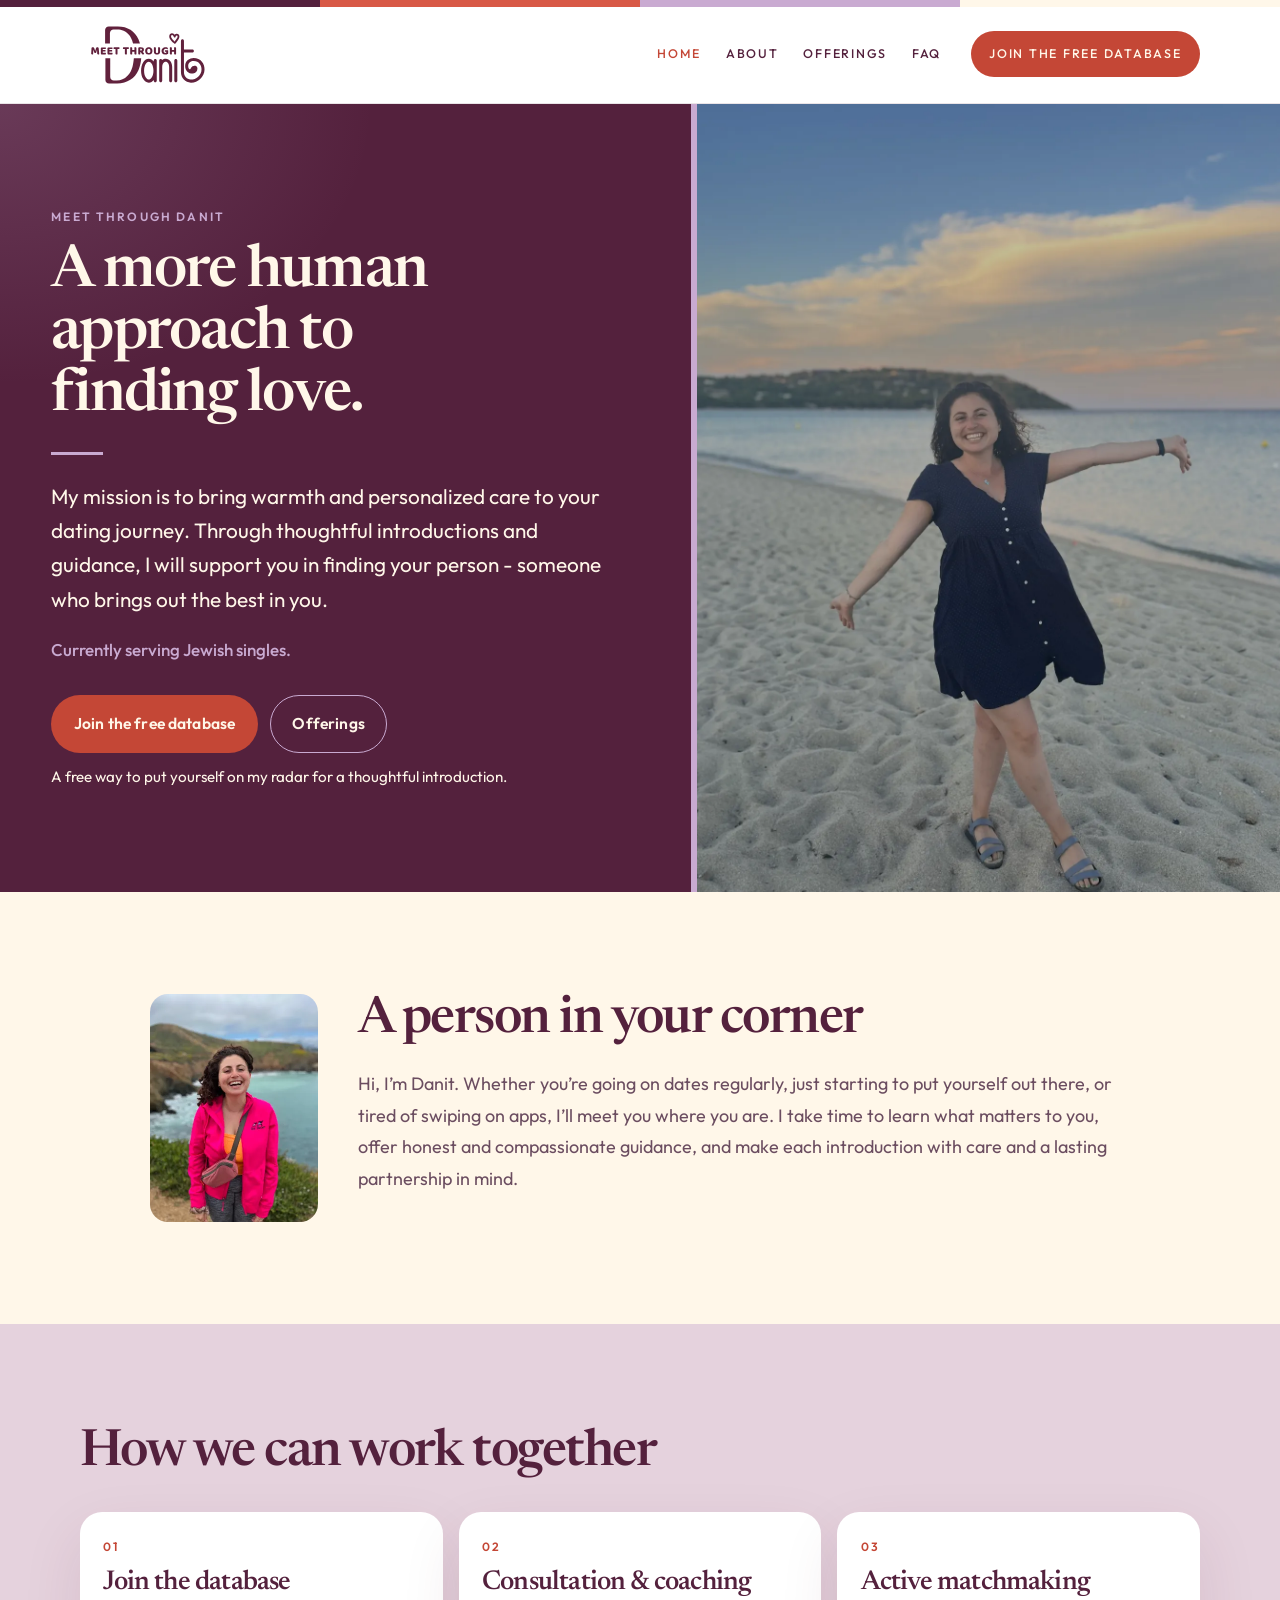
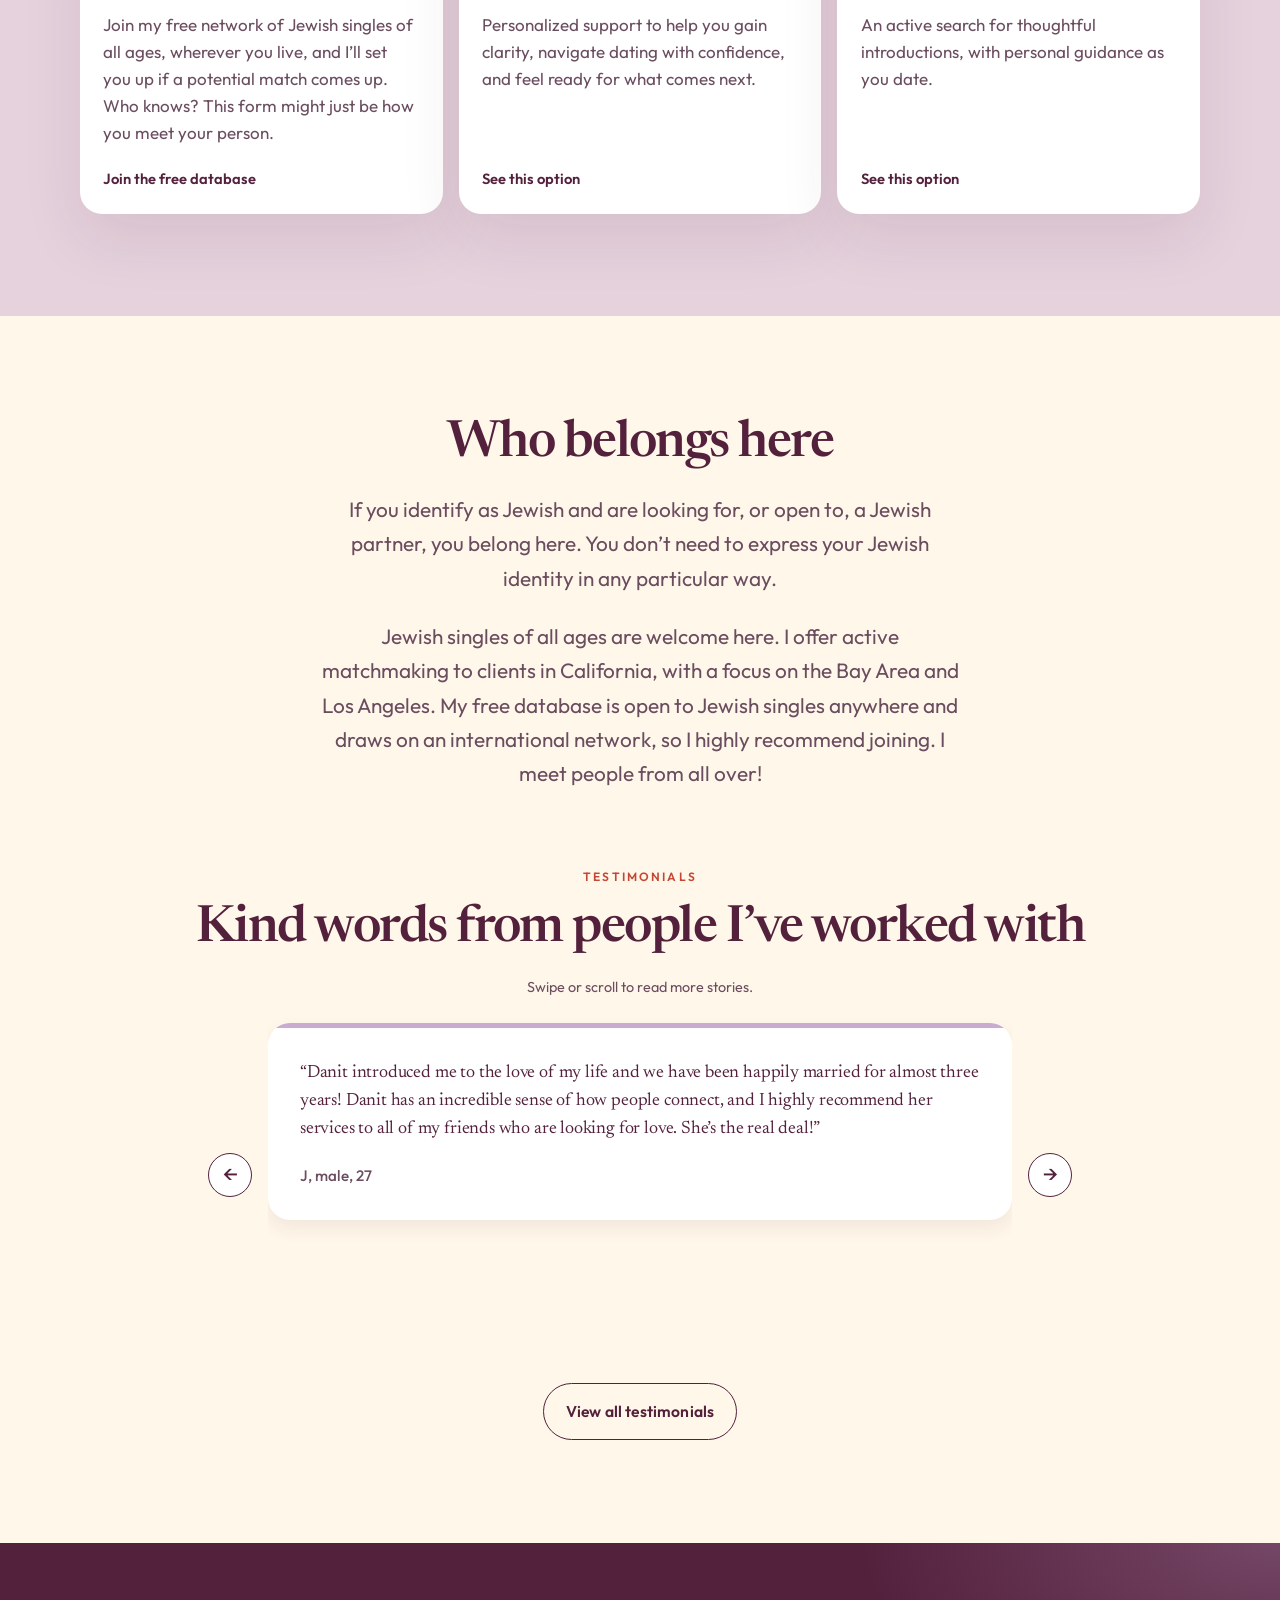
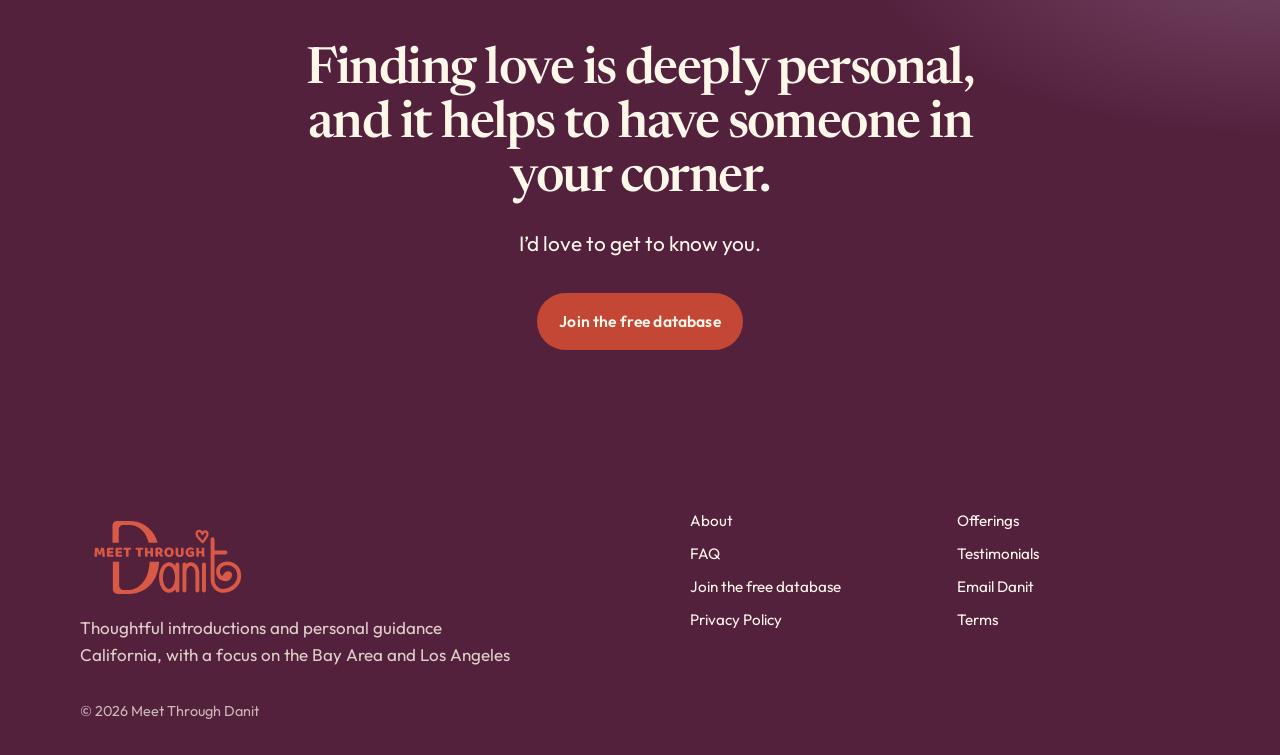
==== commit d73930fa: "Merge pull request #6 from egoldberg456/launch-basics Launch basics: link previews, sitemap, 404, li" ====
--- a/index.html
+++ b/index.html
@@ -3,9 +3,27 @@
 <head>
   <meta charset="utf-8">
   <meta name="viewport" content="width=device-width, initial-scale=1">
-  <title>Meet Through Danit</title>
+  <title>Meet Through Danit | Jewish Matchmaking &amp; Dating Coaching in California</title>
   <meta name="description" content="Thoughtful Jewish matchmaking with warmth, personalized care, introductions, and guidance from Danit.">
   <meta name="theme-color" content="#54213D">
+  <link rel="canonical" href="https://meetthroughdanit.com/">
+  <meta property="og:title" content="Meet Through Danit | Jewish Matchmaking &amp; Dating Coaching in California">
+  <meta property="og:description" content="Thoughtful Jewish matchmaking with warmth, personalized care, introductions, and guidance from Danit.">
+  <meta property="og:url" content="https://meetthroughdanit.com/">
+  <meta property="og:type" content="website">
+  <meta property="og:image" content="https://meetthroughdanit.com/og-image.jpg">
+  <meta name="twitter:card" content="summary_large_image">
+  <script type="application/ld+json">
+  {
+    "@context": "https://schema.org",
+    "@type": "ProfessionalService",
+    "name": "Meet Through Danit",
+    "url": "https://meetthroughdanit.com/",
+    "email": "danit@meetthroughdanit.com",
+    "areaServed": {"@type": "State", "name": "California"},
+    "description": "Thoughtful Jewish matchmaking with warmth, personalized care, introductions, and guidance from Danit."
+  }
+  </script>
   <link rel="icon" href="favicon.svg" type="image/svg+xml">
   <link rel="preconnect" href="https://fonts.googleapis.com">
   <link rel="preconnect" href="https://fonts.gstatic.com" crossorigin>
@@ -48,13 +66,13 @@
         <p class="database-hero-note">A free way to put yourself on my radar for a thoughtful introduction.</p>
       </div>
       <div class="hero-photo">
-        <img src="beach_photo.webp" alt="Danit smiling on the beach">
+        <img src="beach_photo.webp" alt="Danit smiling on the beach" width="1224" height="1654" fetchpriority="high">
       </div>
     </section>
 
     <section class="section">
       <div class="wrap corner">
-        <img class="corner-photo" src="solo_shot.png" alt="Danit smiling outdoors">
+        <img class="corner-photo" src="solo_shot.webp" alt="Danit smiling outdoors" width="336" height="455" loading="lazy">
         <div>
           <h2>A person in your corner</h2>
           <div class="prose">
@@ -68,7 +86,7 @@
       <div class="wrap">
         <h2>How we can work together</h2>
         <div class="path-grid">
-          <a class="path-card" href="https://airtable.com/appZC34FWLhTvPwVi/pag2e944d42wKajmj/form">
+          <a class="path-card" href="https://airtable.com/appZC34FWLhTvPwVi/pag2e944d42wKajmj/form" target="_blank" rel="noopener noreferrer">
             <span class="path-index">01</span>
             <h3>Join the database</h3>
             <p>Join my free network of Jewish singles of all ages, wherever you live, and I’ll set you up if a potential match comes up. Who knows? This form might just be how you meet your person.</p>
@@ -153,7 +171,7 @@
   <footer class="site-footer">
     <div class="wrap footer-grid">
       <div>
-        <a class="footer-brand" href="index.html" aria-label="Meet Through Danit home"><img src="logo-orange.svg" alt="" width="450" height="250"></a>
+        <a class="footer-brand" href="index.html" aria-label="Meet Through Danit home"><img src="logo-orange.svg" alt="" width="450" height="250" loading="lazy"></a>
         <p>Thoughtful introductions and personal guidance</p>
         <p>California, with a focus on the Bay Area and Los Angeles</p>
       </div>
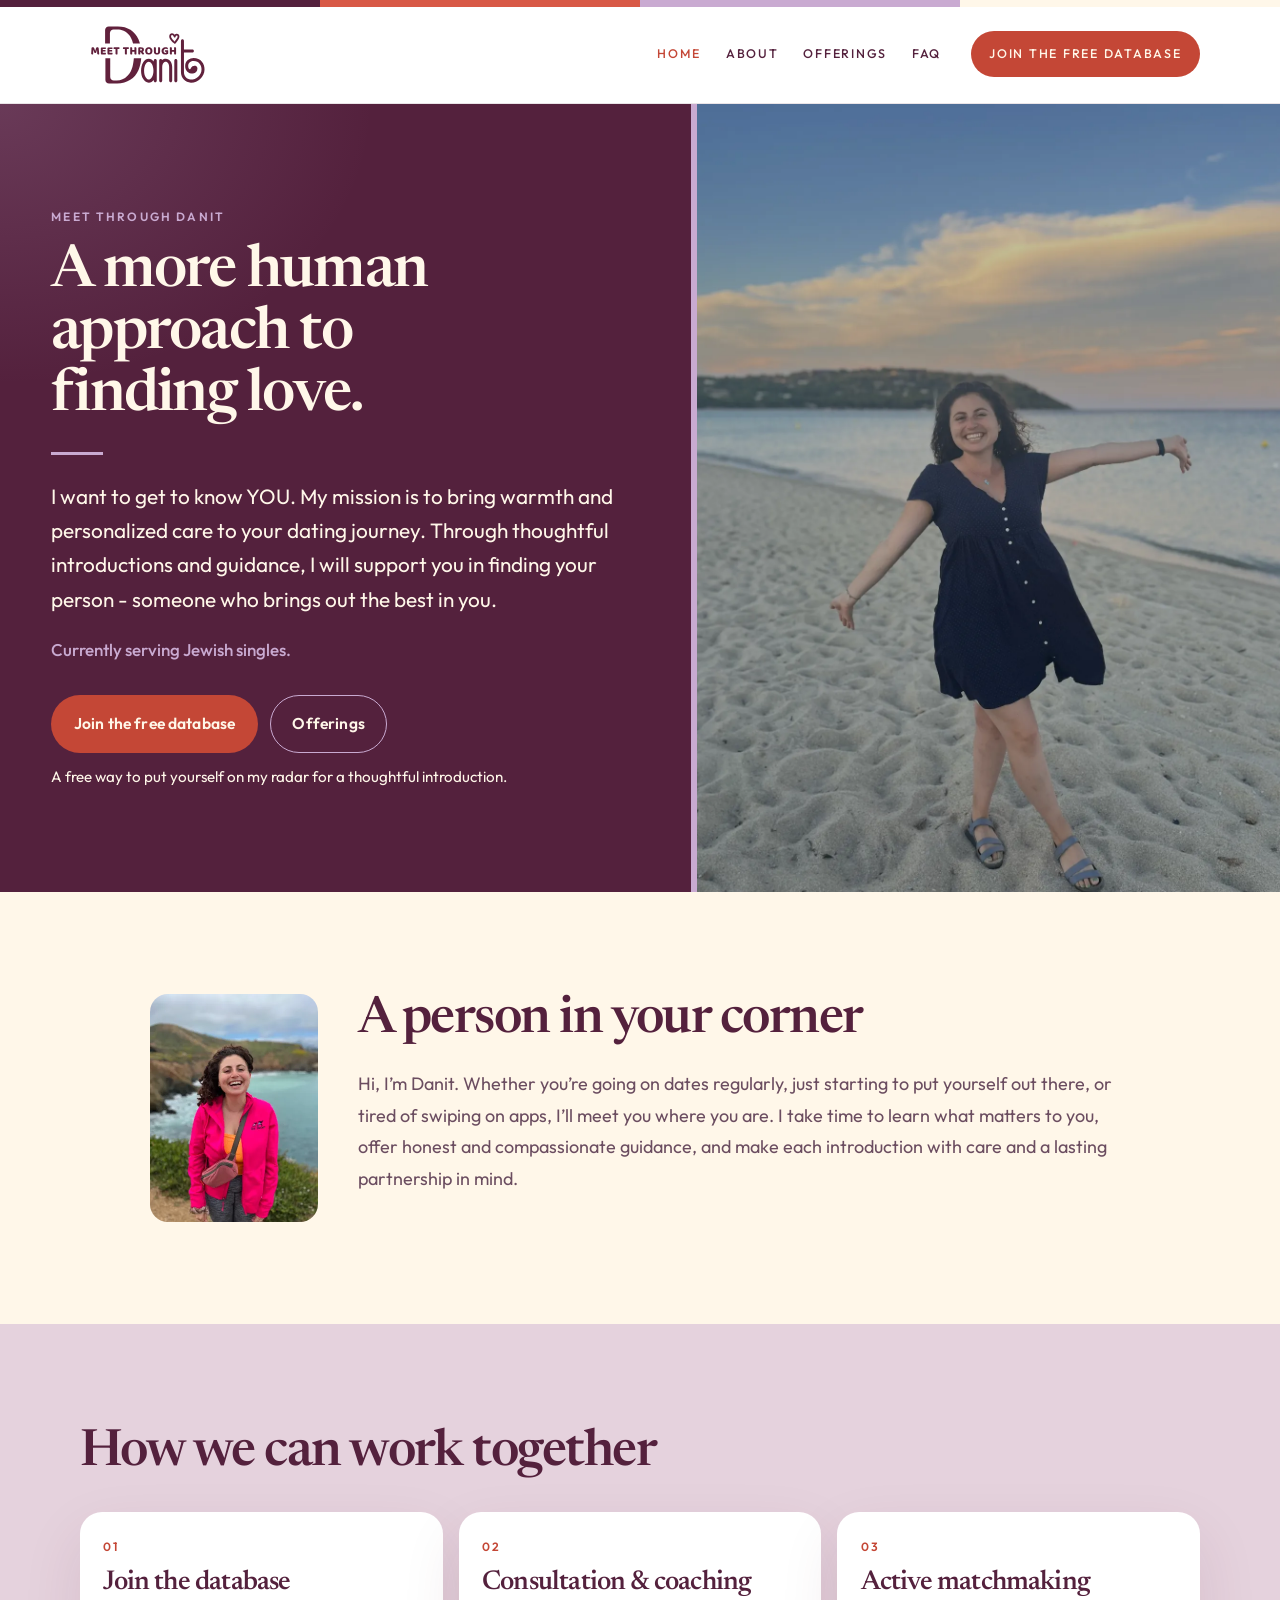
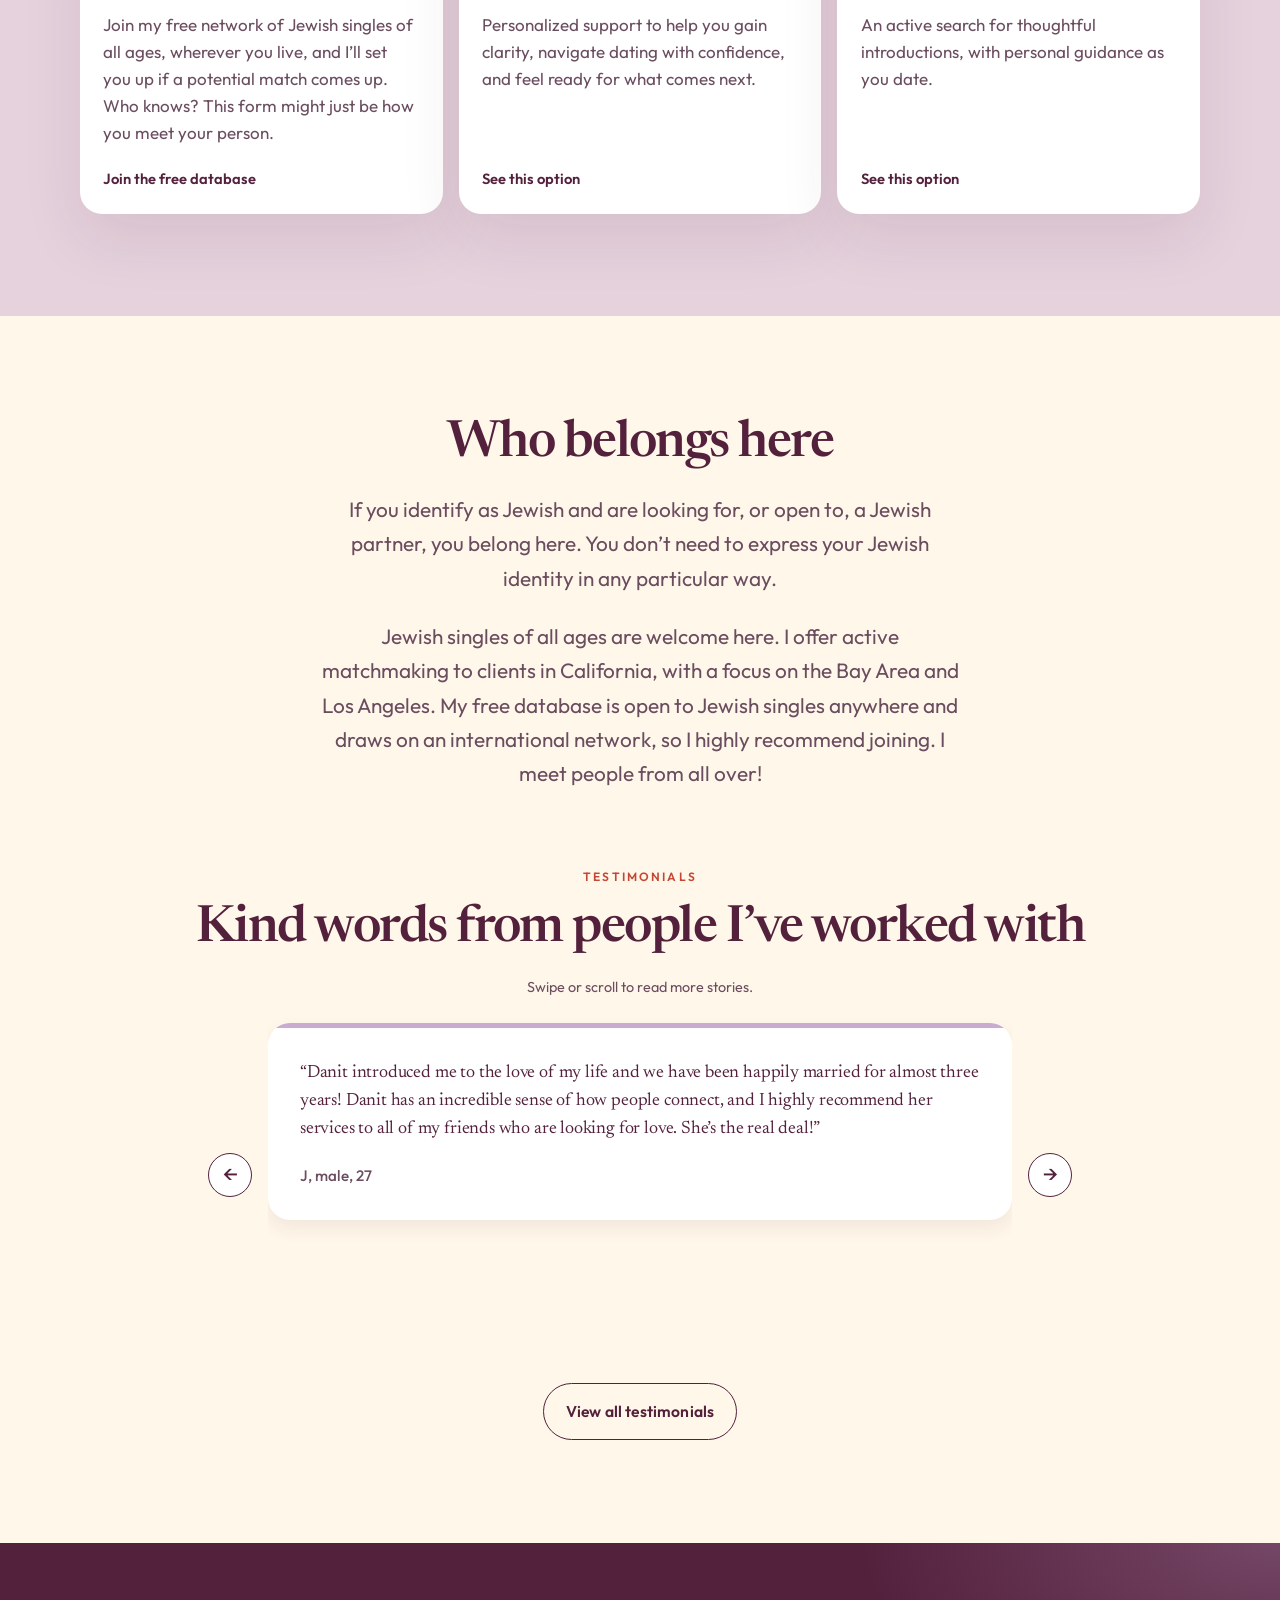
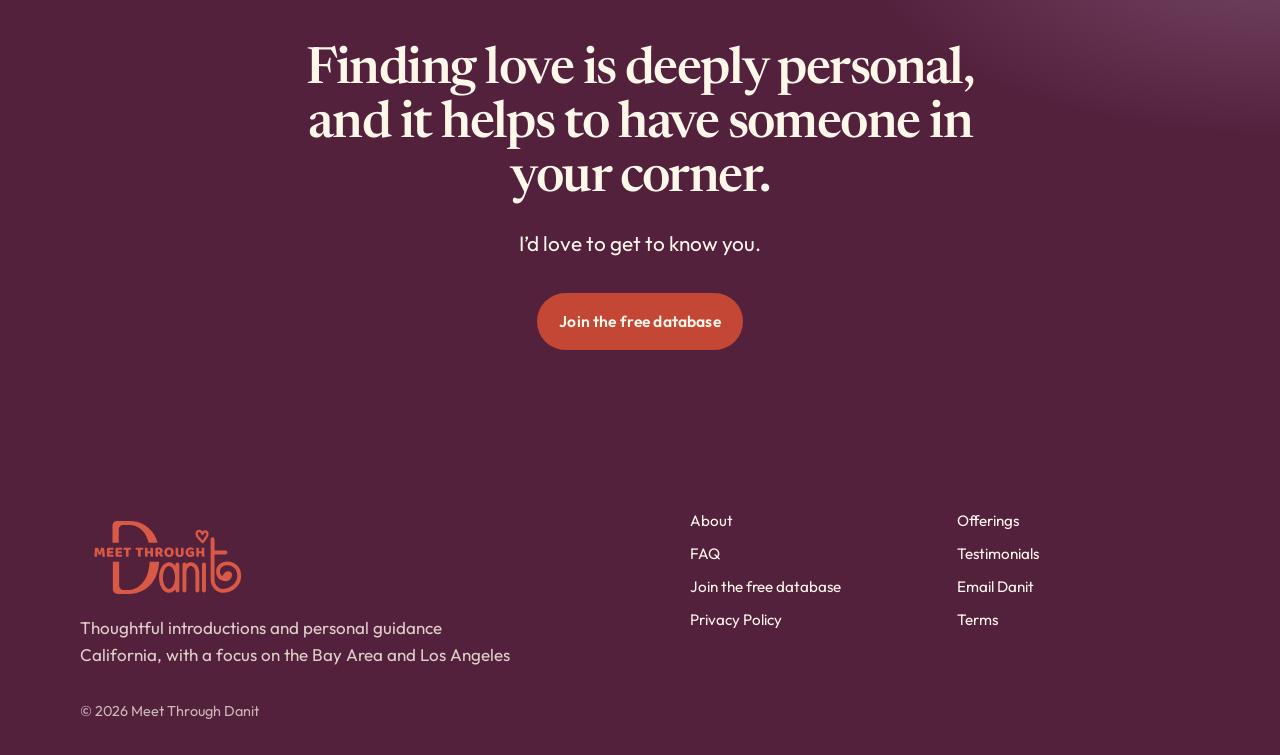
==== commit 6c909d3d: "Add "I want to get to know YOU." to homepage mission line Co-Authored-By: Claude Opus 5.5 <noreply@a" ====
--- a/index.html
+++ b/index.html
@@ -57,7 +57,7 @@
         <p class="kicker">Meet Through Danit</p>
         <h1>A more human approach to finding love.</h1>
         <hr class="rule">
-        <p class="lede">My mission is to bring warmth and personalized care to your dating journey. Through thoughtful introductions and guidance, I will support you in finding your person - someone who brings out the best in you. </p>
+        <p class="lede">I want to get to know YOU. My mission is to bring warmth and personalized care to your dating journey. Through thoughtful introductions and guidance, I will support you in finding your person - someone who brings out the best in you. </p>
         <p class="hero-audience">Currently serving Jewish singles.</p>
         <div class="actions">
           <a class="btn" href="https://airtable.com/appZC34FWLhTvPwVi/pag2e944d42wKajmj/form" target="_blank" rel="noopener noreferrer">Join the free database</a>
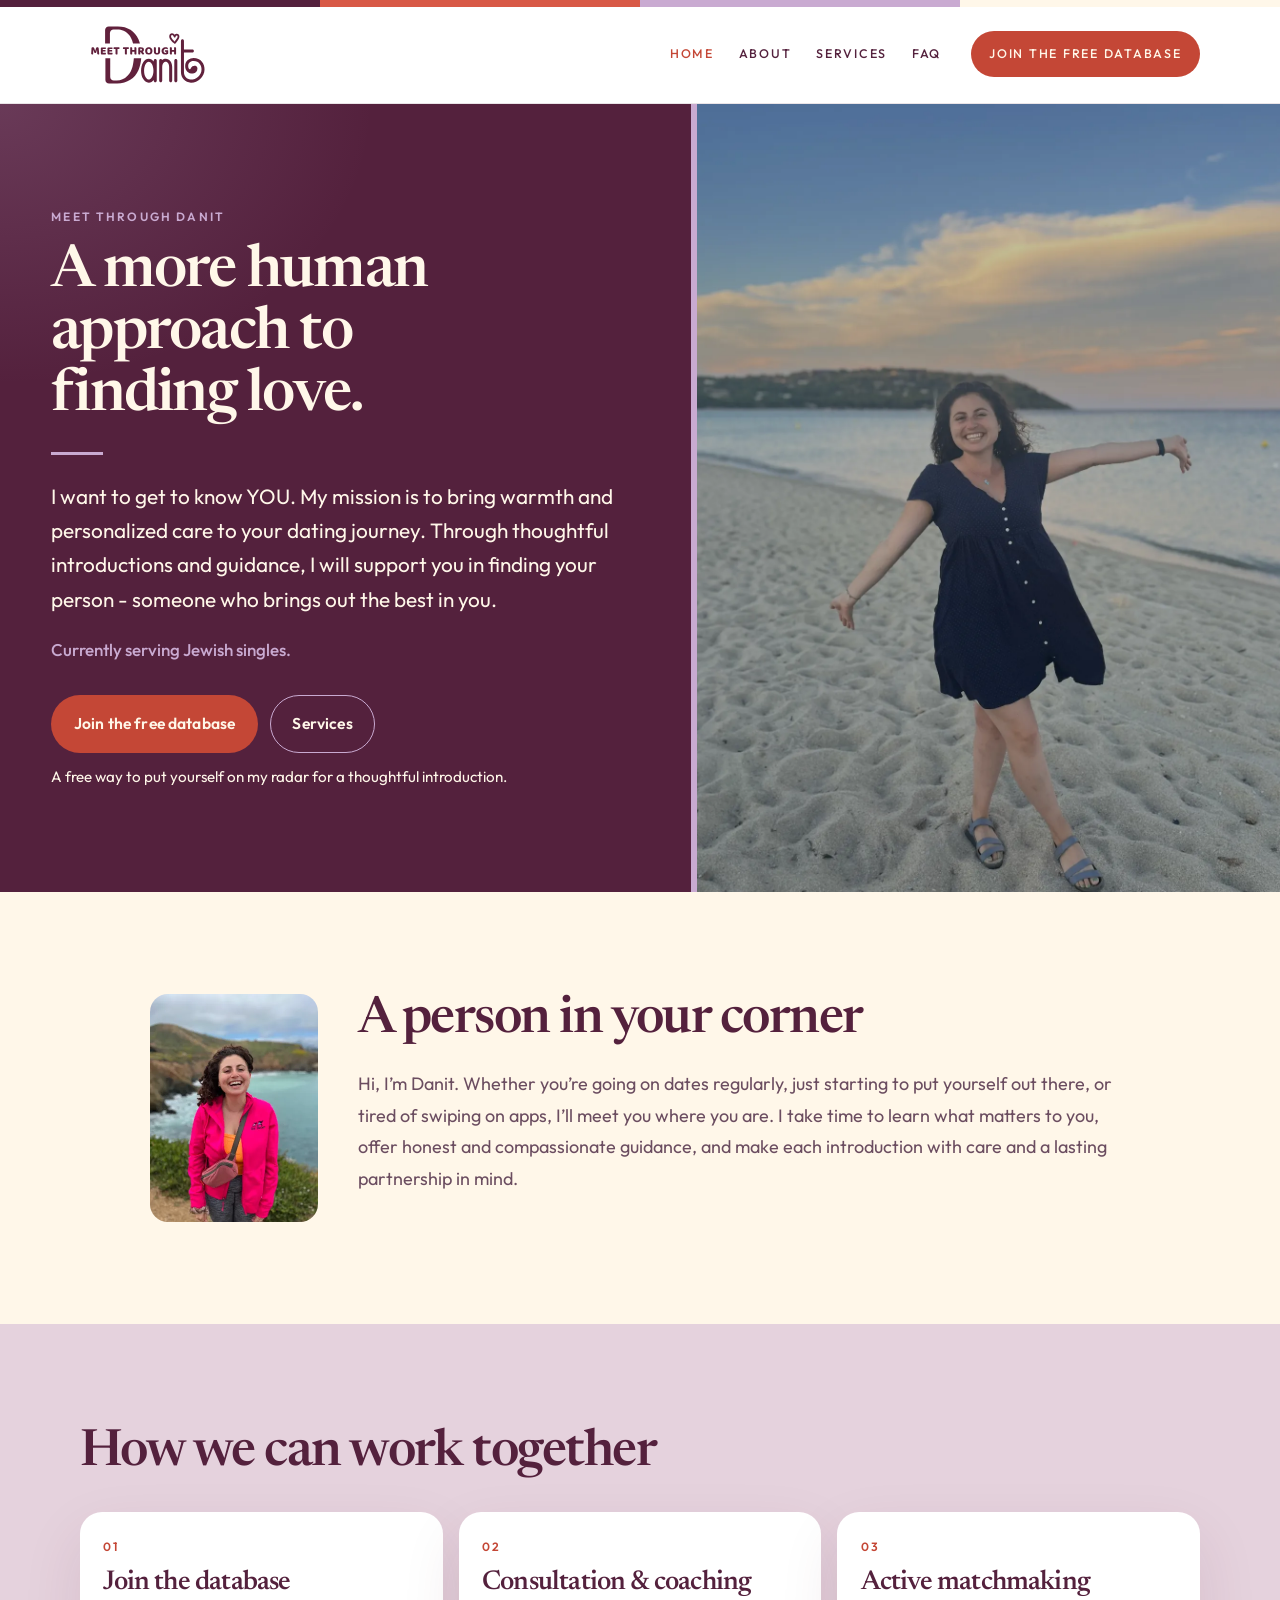
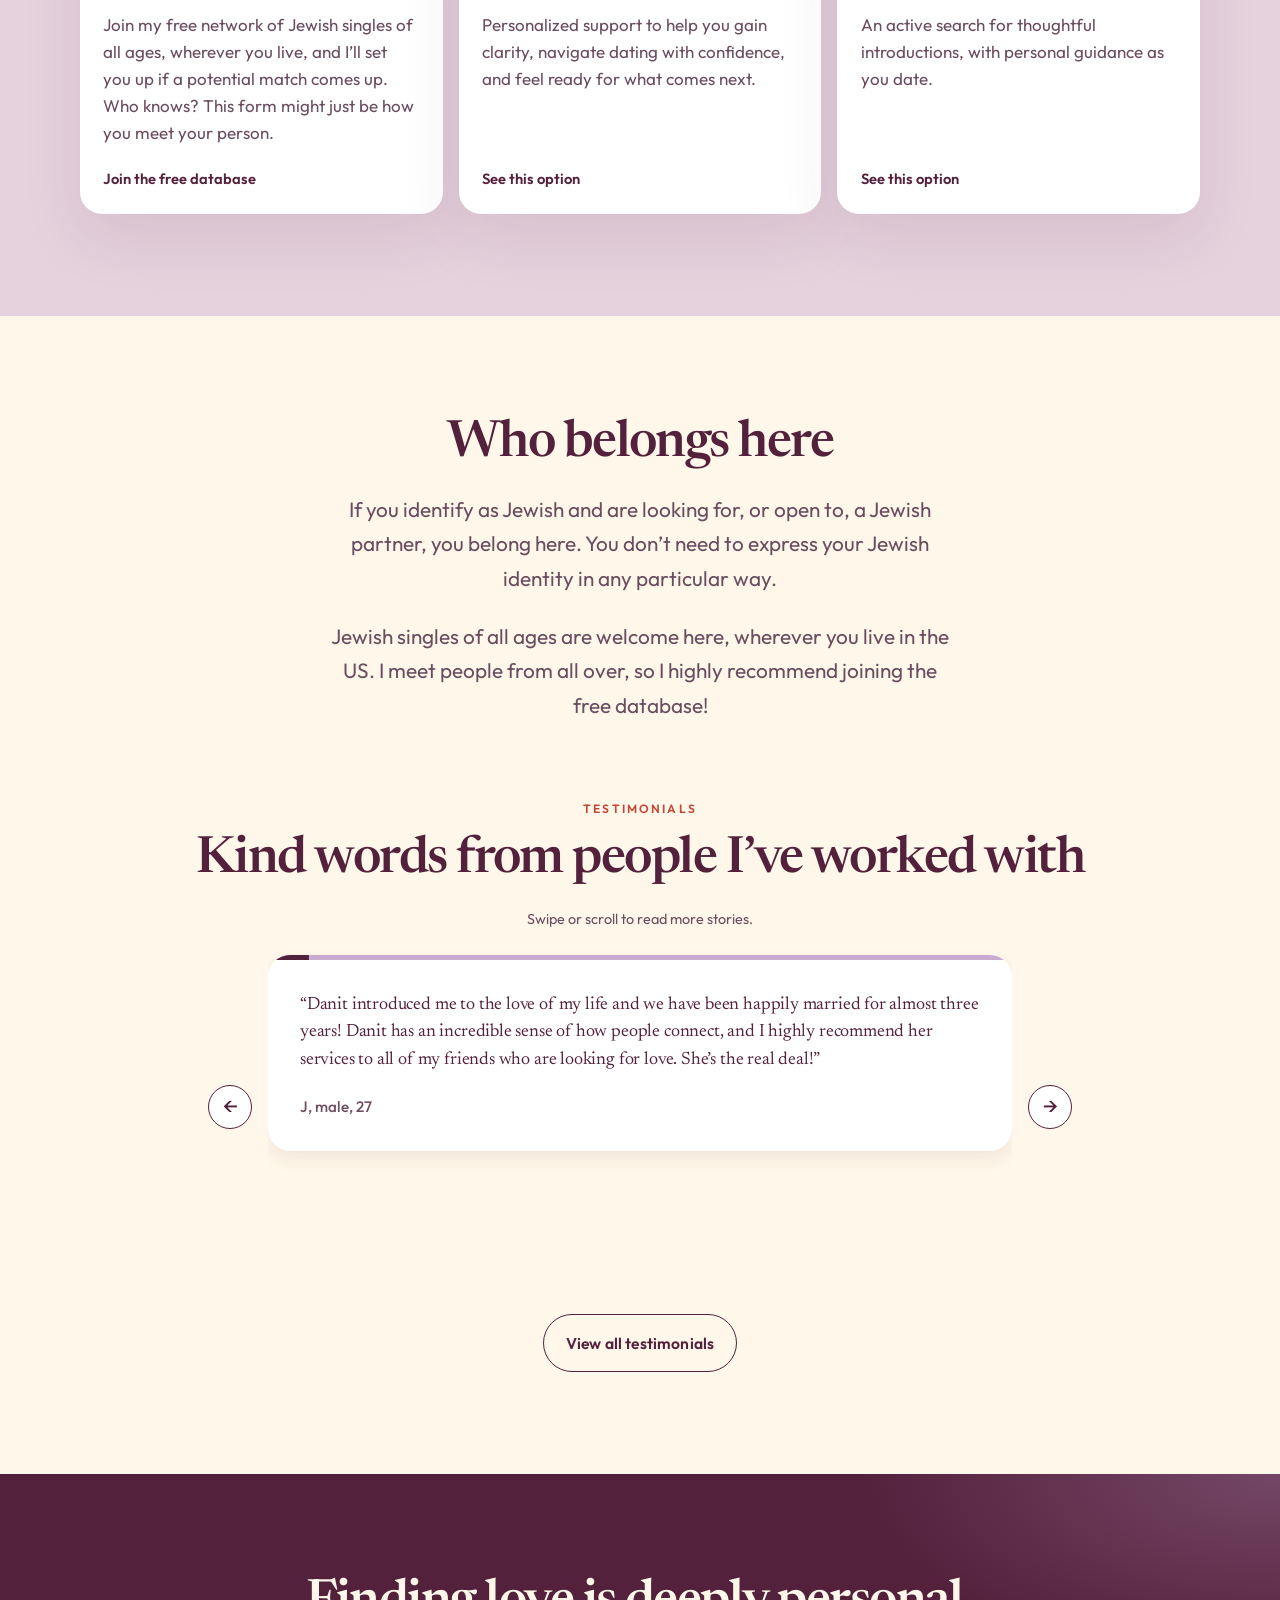
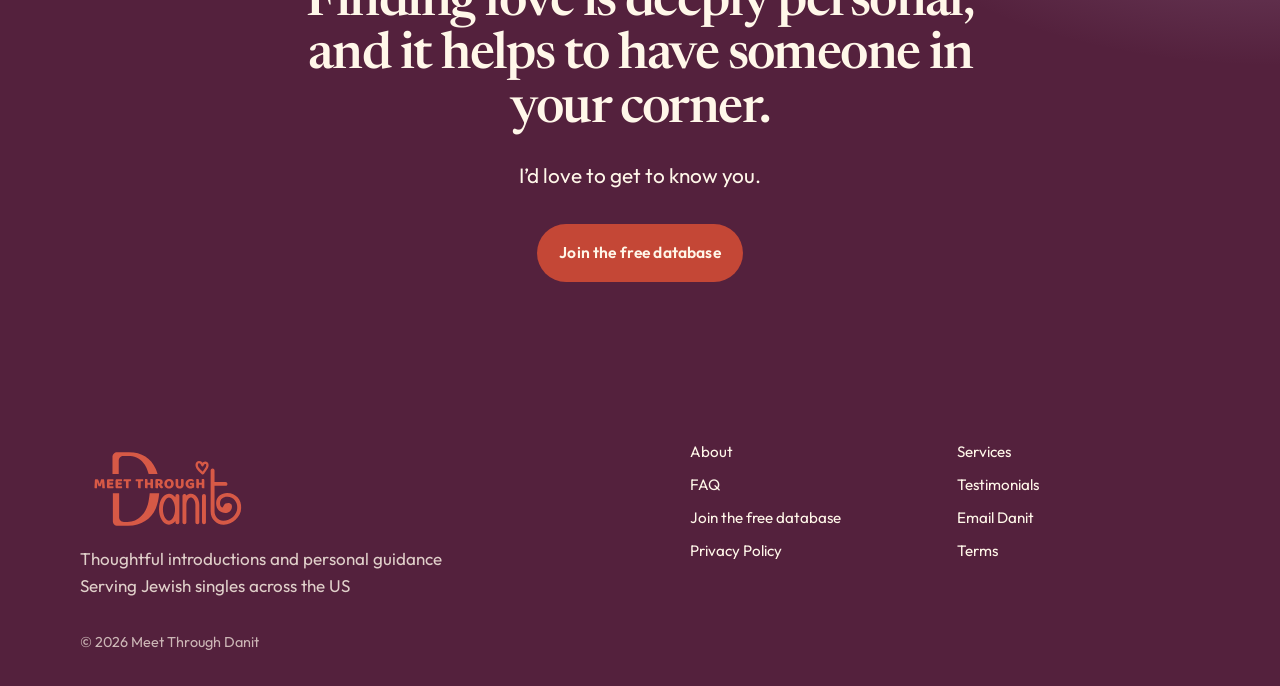
==== commit 9d963fe2: "Rename Offerings to Services and broaden location copy to the US - Rename visible "Offerings" labels" ====
--- a/index.html
+++ b/index.html
@@ -44,7 +44,7 @@
       <nav id="site-nav" class="site-nav" aria-label="Primary">
         <a href="index.html" aria-current="page">Home</a>
         <a href="about.html">About</a>
-        <a href="services.html">Offerings</a>
+        <a href="services.html">Services</a>
         <a href="faq.html">FAQ</a>
         <a class="nav-cta" href="https://airtable.com/appZC34FWLhTvPwVi/pag2e944d42wKajmj/form" target="_blank" rel="noopener noreferrer">Join the free database</a>
       </nav>
@@ -61,7 +61,7 @@
         <p class="hero-audience">Currently serving Jewish singles.</p>
         <div class="actions">
           <a class="btn" href="https://airtable.com/appZC34FWLhTvPwVi/pag2e944d42wKajmj/form" target="_blank" rel="noopener noreferrer">Join the free database</a>
-          <a class="btn btn-outline" href="services.html">Offerings</a>
+          <a class="btn btn-outline" href="services.html">Services</a>
         </div>
         <p class="database-hero-note">A free way to put yourself on my radar for a thoughtful introduction.</p>
       </div>
@@ -112,7 +112,7 @@
       <div class="wrap wrap-narrow center-copy">
         <h2>Who belongs here</h2>
         <p class="lede">If you identify as Jewish and are looking for, or open to, a Jewish partner, you belong here. You don’t need to express your Jewish identity in any particular way.</p>
-        <p class="lede who-location">Jewish singles of all ages are welcome here. I offer active matchmaking to clients in California, with a focus on the Bay Area and Los Angeles. My free database is open to Jewish singles anywhere and draws on an international network, so I highly recommend joining. I meet people from all over!</p>
+        <p class="lede who-location">Jewish singles of all ages are welcome here, wherever you live in the US. I meet people from all over, so I highly recommend joining the free database!</p>
       </div>
     </section>
 
@@ -173,11 +173,11 @@
       <div>
         <a class="footer-brand" href="index.html" aria-label="Meet Through Danit home"><img src="logo-orange.svg" alt="" width="450" height="250" loading="lazy"></a>
         <p>Thoughtful introductions and personal guidance</p>
-        <p>California, with a focus on the Bay Area and Los Angeles</p>
+        <p>Serving Jewish singles across the US</p>
       </div>
       <nav class="footer-nav" aria-label="Footer">
         <a href="about.html">About</a>
-        <a href="services.html">Offerings</a>
+        <a href="services.html">Services</a>
         <a href="faq.html">FAQ</a>
         <a href="testimonials.html">Testimonials</a>
         <a href="https://airtable.com/appZC34FWLhTvPwVi/pag2e944d42wKajmj/form" target="_blank" rel="noopener noreferrer">Join the free database</a>
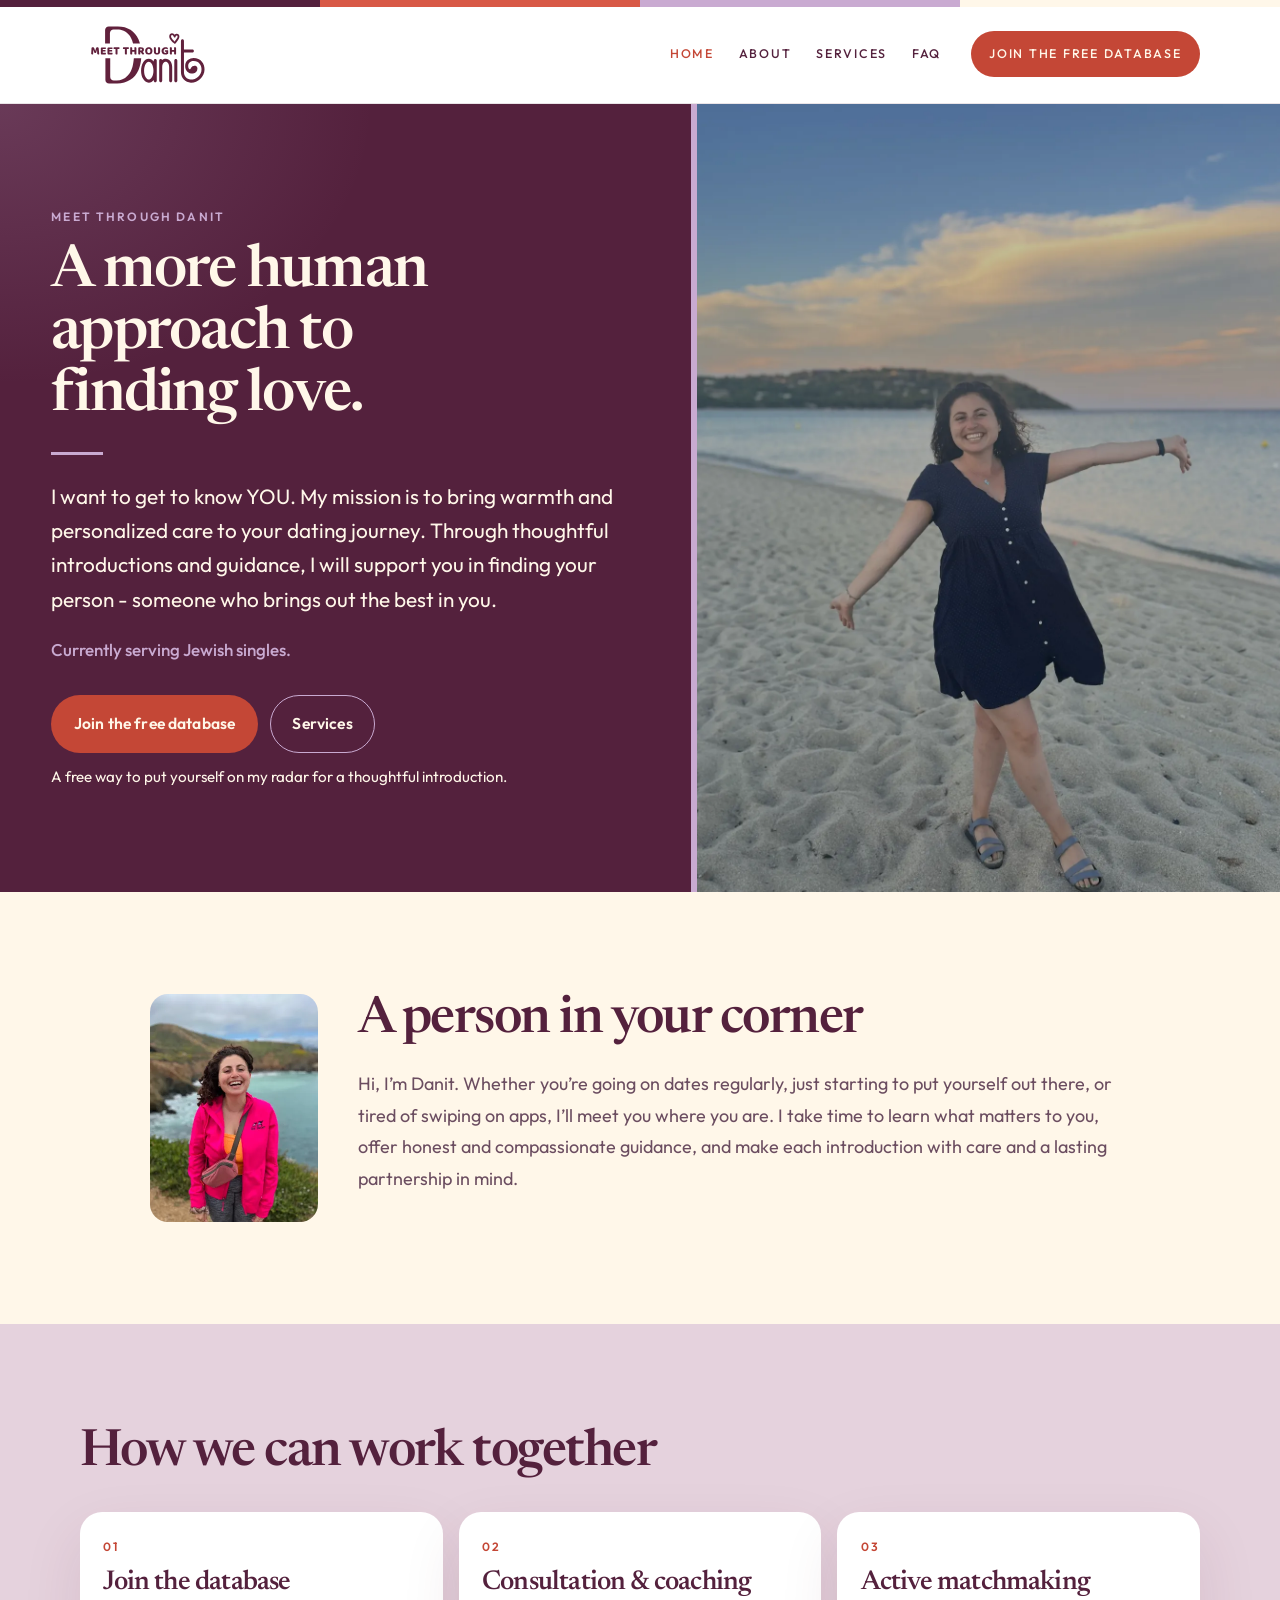
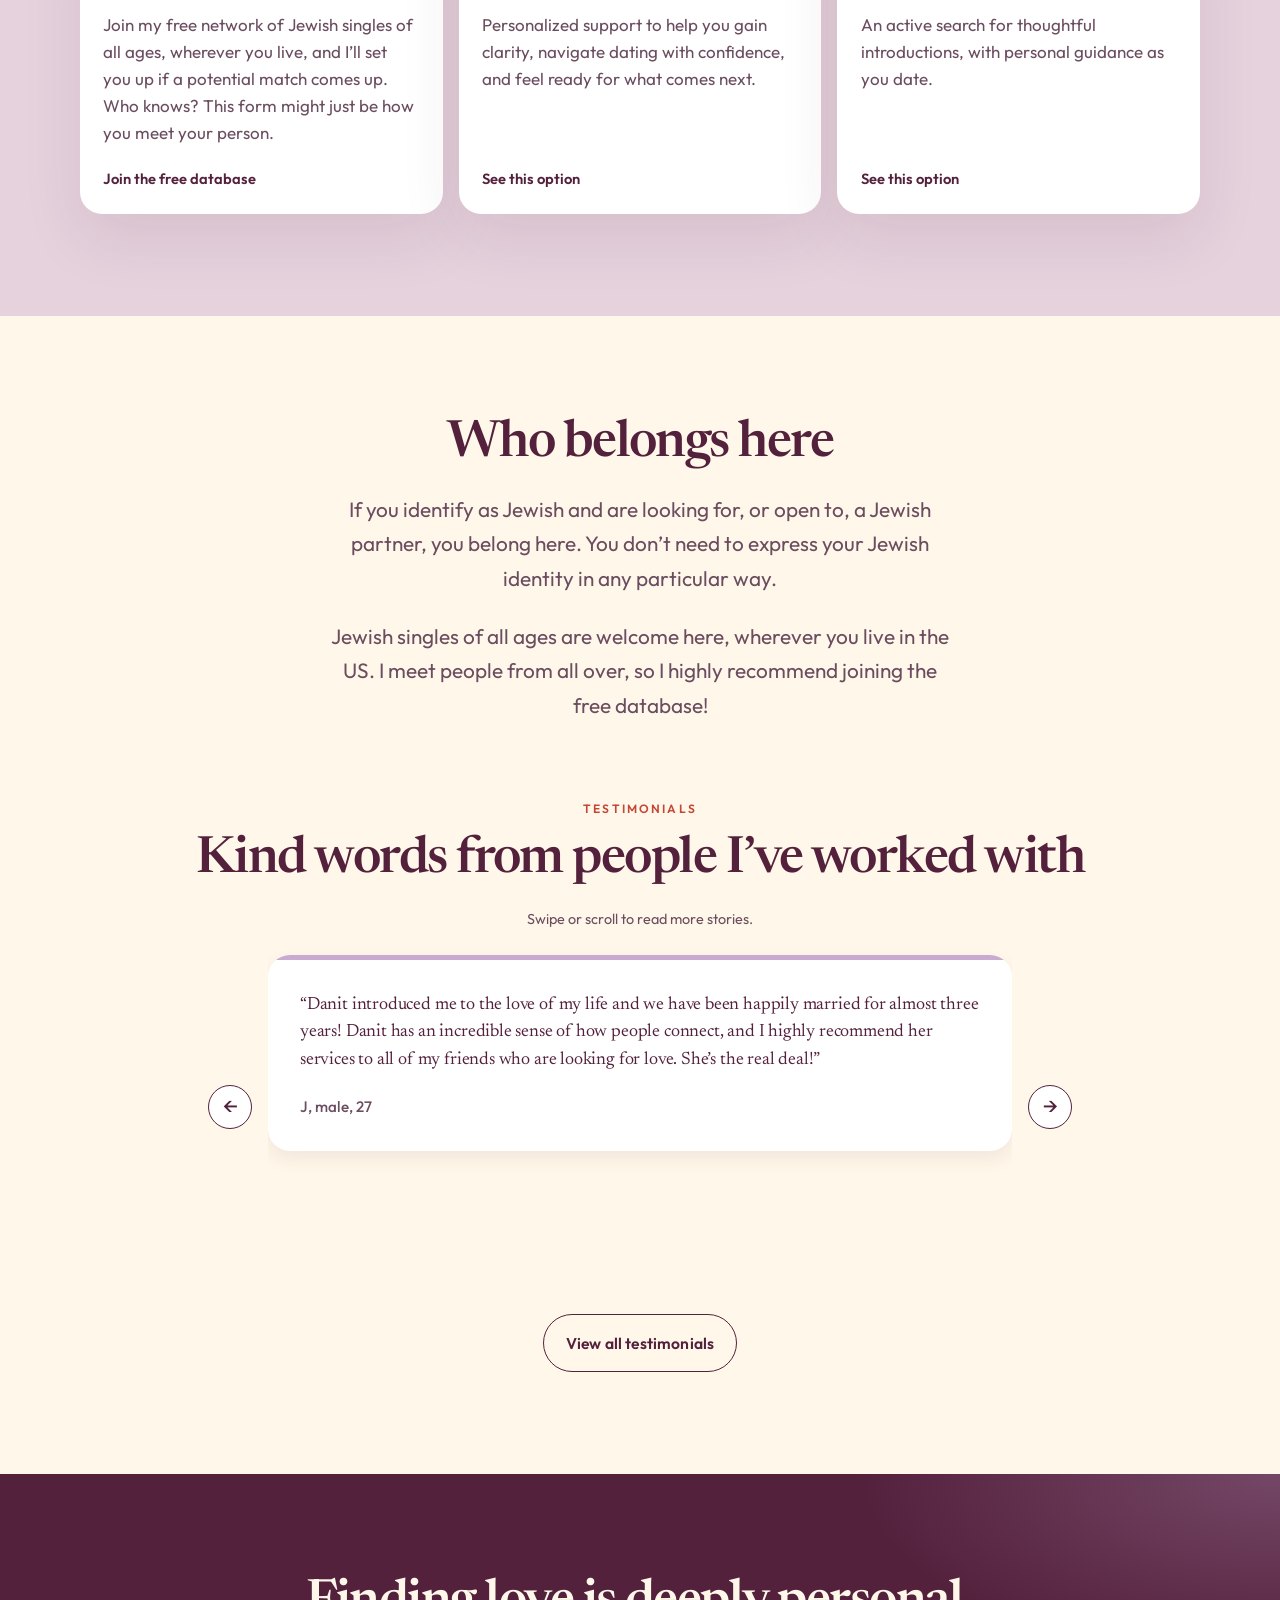
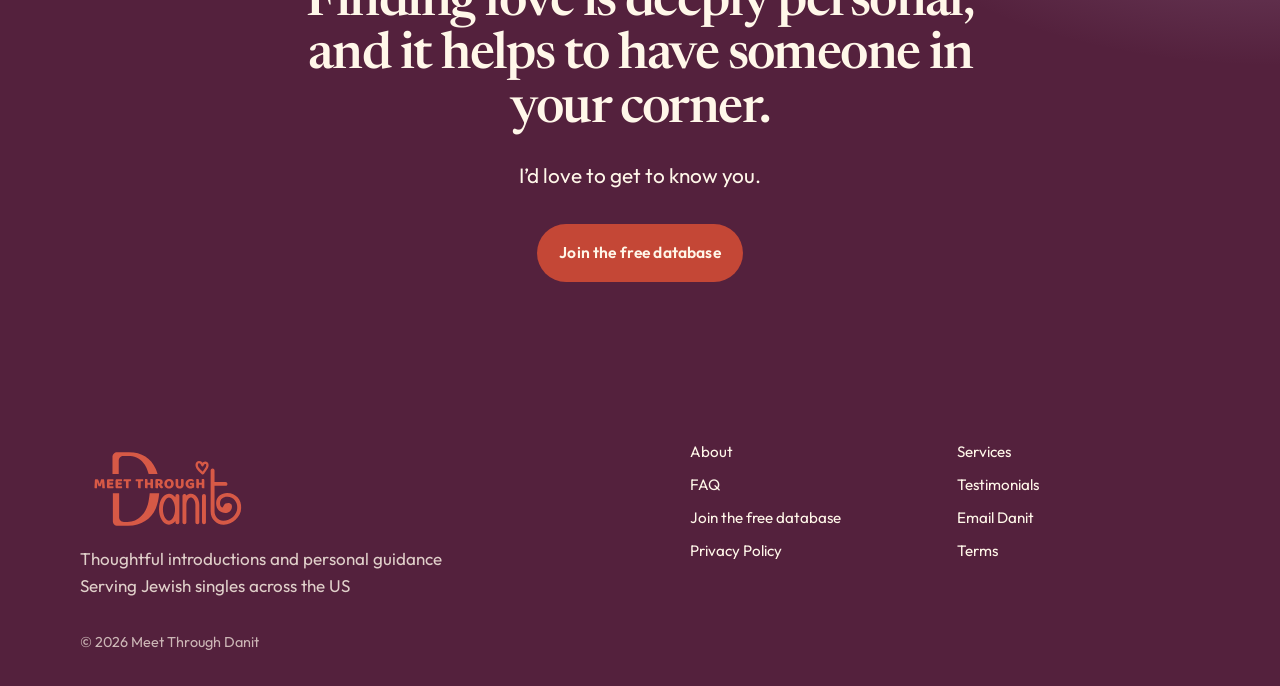
==== commit 594c9786: "Drop California from homepage title and set service area to US Co-Authored-By: Claude Opus 5.5 <nore" ====
--- a/index.html
+++ b/index.html
@@ -3,11 +3,11 @@
 <head>
   <meta charset="utf-8">
   <meta name="viewport" content="width=device-width, initial-scale=1">
-  <title>Meet Through Danit | Jewish Matchmaking &amp; Dating Coaching in California</title>
+  <title>Meet Through Danit | Jewish Matchmaking &amp; Dating Coaching</title>
   <meta name="description" content="Thoughtful Jewish matchmaking with warmth, personalized care, introductions, and guidance from Danit.">
   <meta name="theme-color" content="#54213D">
   <link rel="canonical" href="https://meetthroughdanit.com/">
-  <meta property="og:title" content="Meet Through Danit | Jewish Matchmaking &amp; Dating Coaching in California">
+  <meta property="og:title" content="Meet Through Danit | Jewish Matchmaking &amp; Dating Coaching">
   <meta property="og:description" content="Thoughtful Jewish matchmaking with warmth, personalized care, introductions, and guidance from Danit.">
   <meta property="og:url" content="https://meetthroughdanit.com/">
   <meta property="og:type" content="website">
@@ -20,7 +20,7 @@
     "name": "Meet Through Danit",
     "url": "https://meetthroughdanit.com/",
     "email": "danit@meetthroughdanit.com",
-    "areaServed": {"@type": "State", "name": "California"},
+    "areaServed": {"@type": "Country", "name": "United States"},
     "description": "Thoughtful Jewish matchmaking with warmth, personalized care, introductions, and guidance from Danit."
   }
   </script>
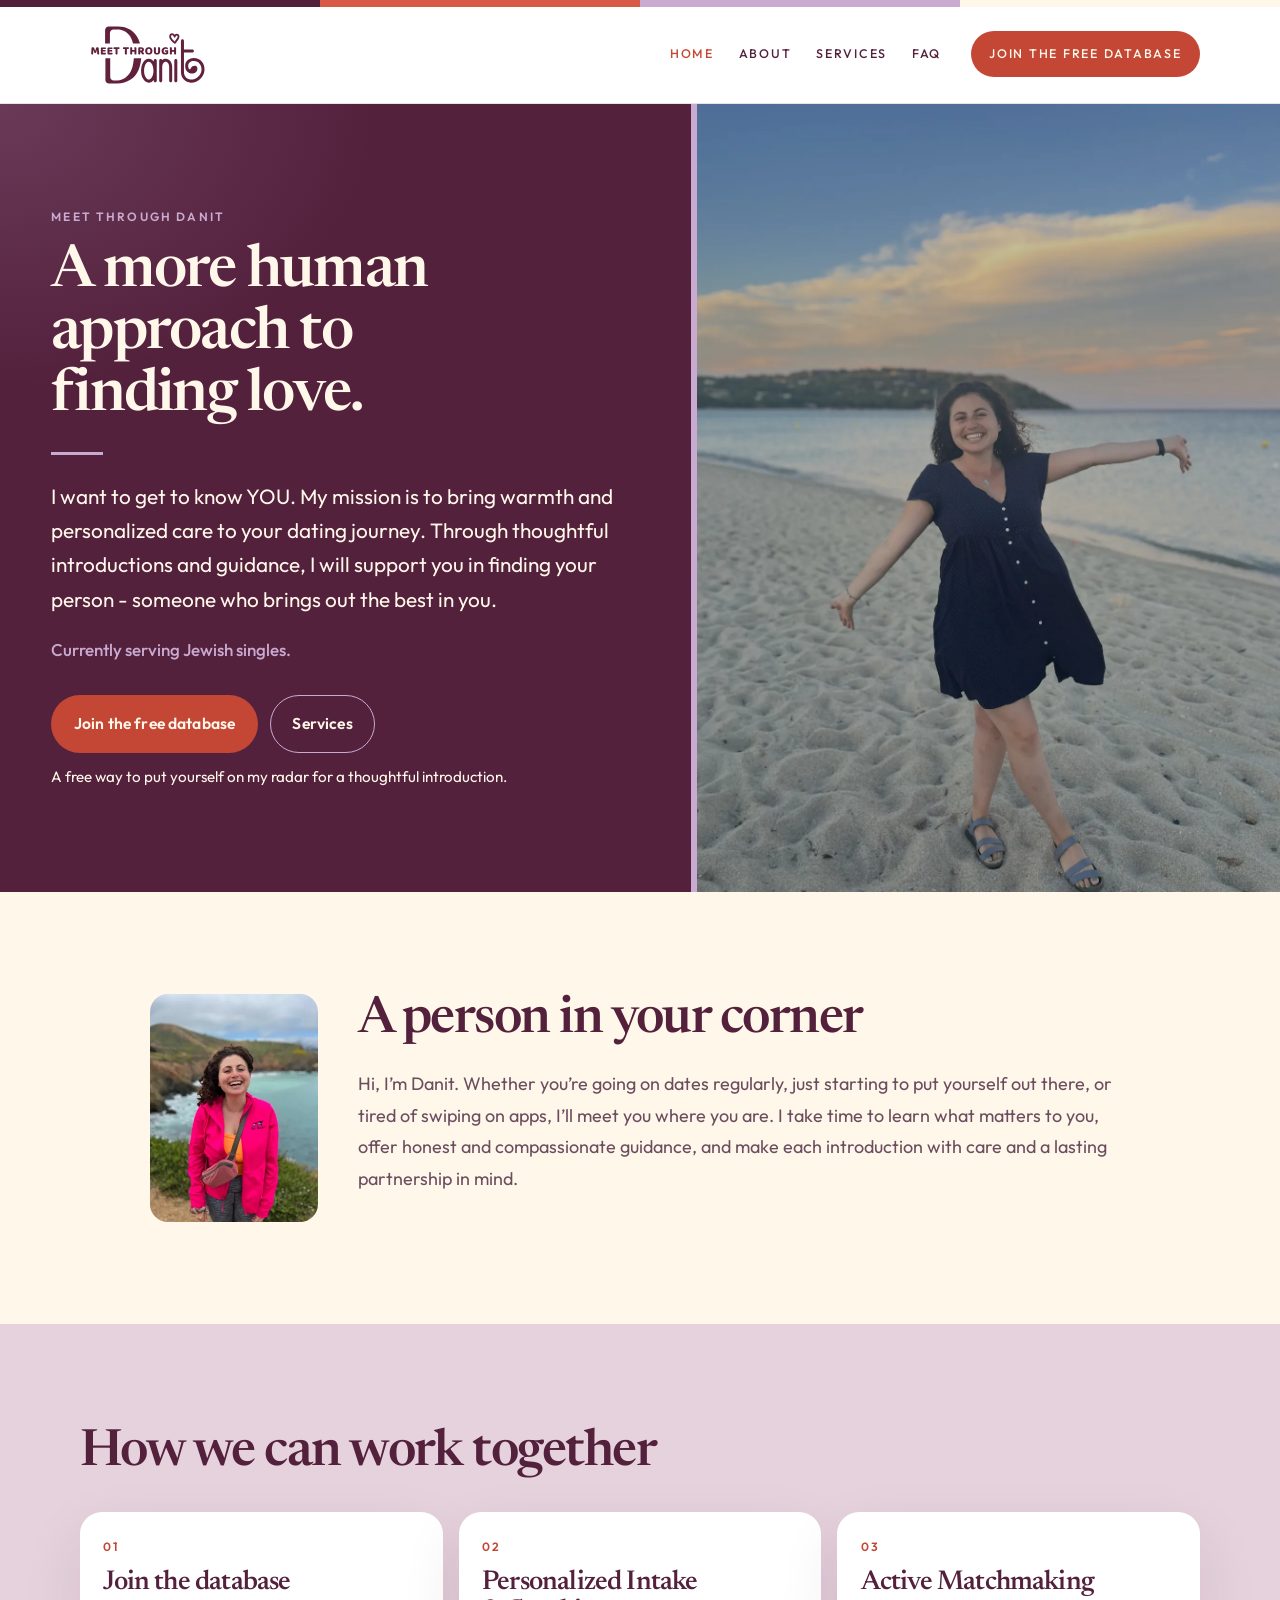
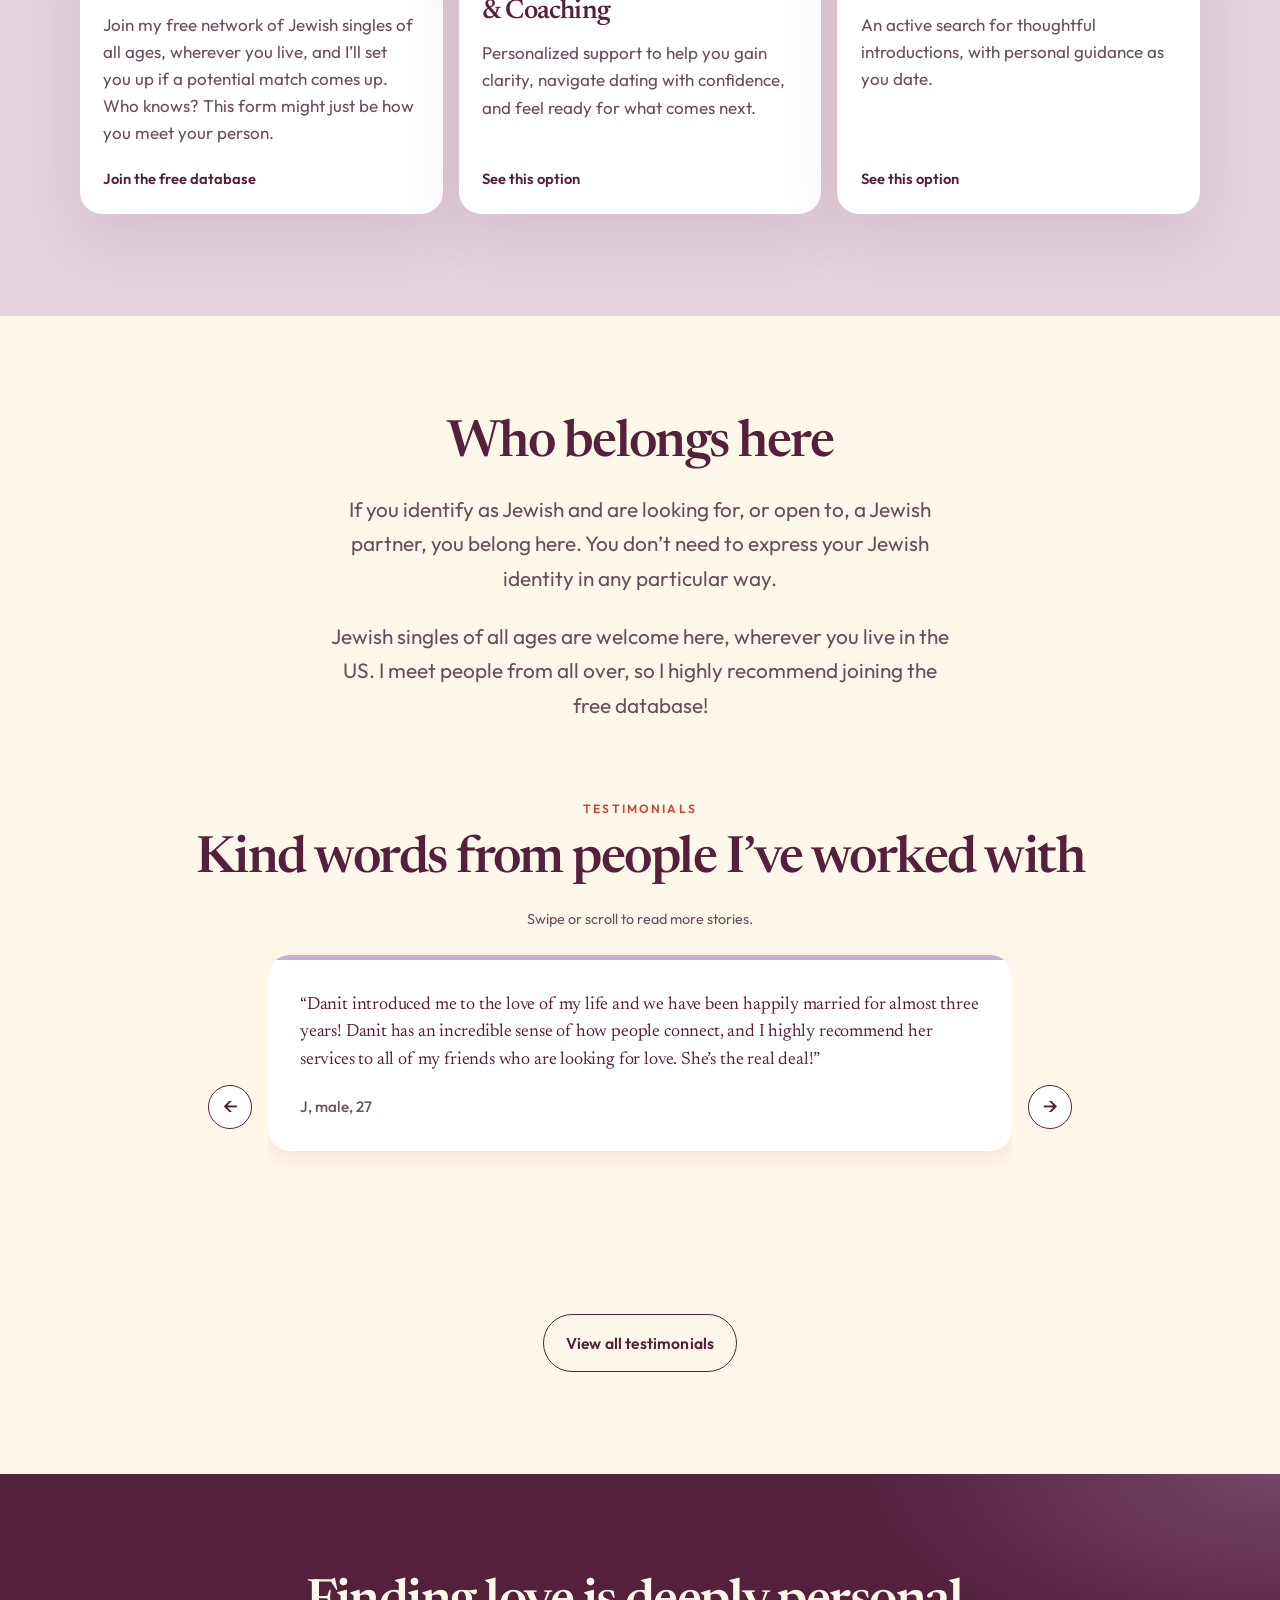
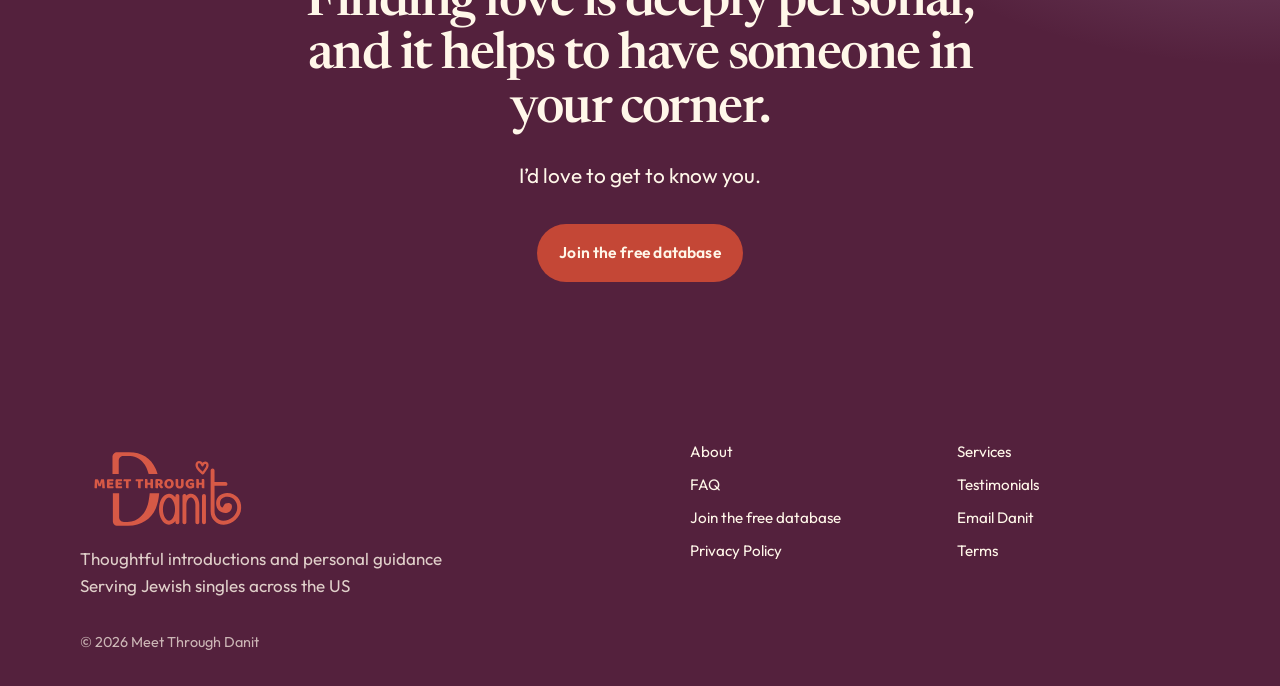
==== commit 583ba35f: "Rename Dating consultation to Personalized Intake and title-case service names - Rename the service " ====
--- a/index.html
+++ b/index.html
@@ -92,15 +92,15 @@
             <p>Join my free network of Jewish singles of all ages, wherever you live, and I’ll set you up if a potential match comes up. Who knows? This form might just be how you meet your person.</p>
             <span class="path-more">Join the free database</span>
           </a>
-          <a class="path-card" href="services.html#consultation">
+          <a class="path-card" href="services.html#personalized-intake">
             <span class="path-index">02</span>
-            <h3>Consultation &amp; coaching</h3>
+            <h3>Personalized Intake &amp; Coaching</h3>
             <p>Personalized support to help you gain clarity, navigate dating with confidence, and feel ready for what comes next.</p>
             <span class="path-more">See this option</span>
           </a>
           <a class="path-card" href="services.html#active-matchmaking">
             <span class="path-index">03</span>
-            <h3>Active matchmaking</h3>
+            <h3>Active Matchmaking</h3>
             <p>An active search for thoughtful introductions, with personal guidance as you date.</p>
             <span class="path-more">See this option</span>
           </a>
